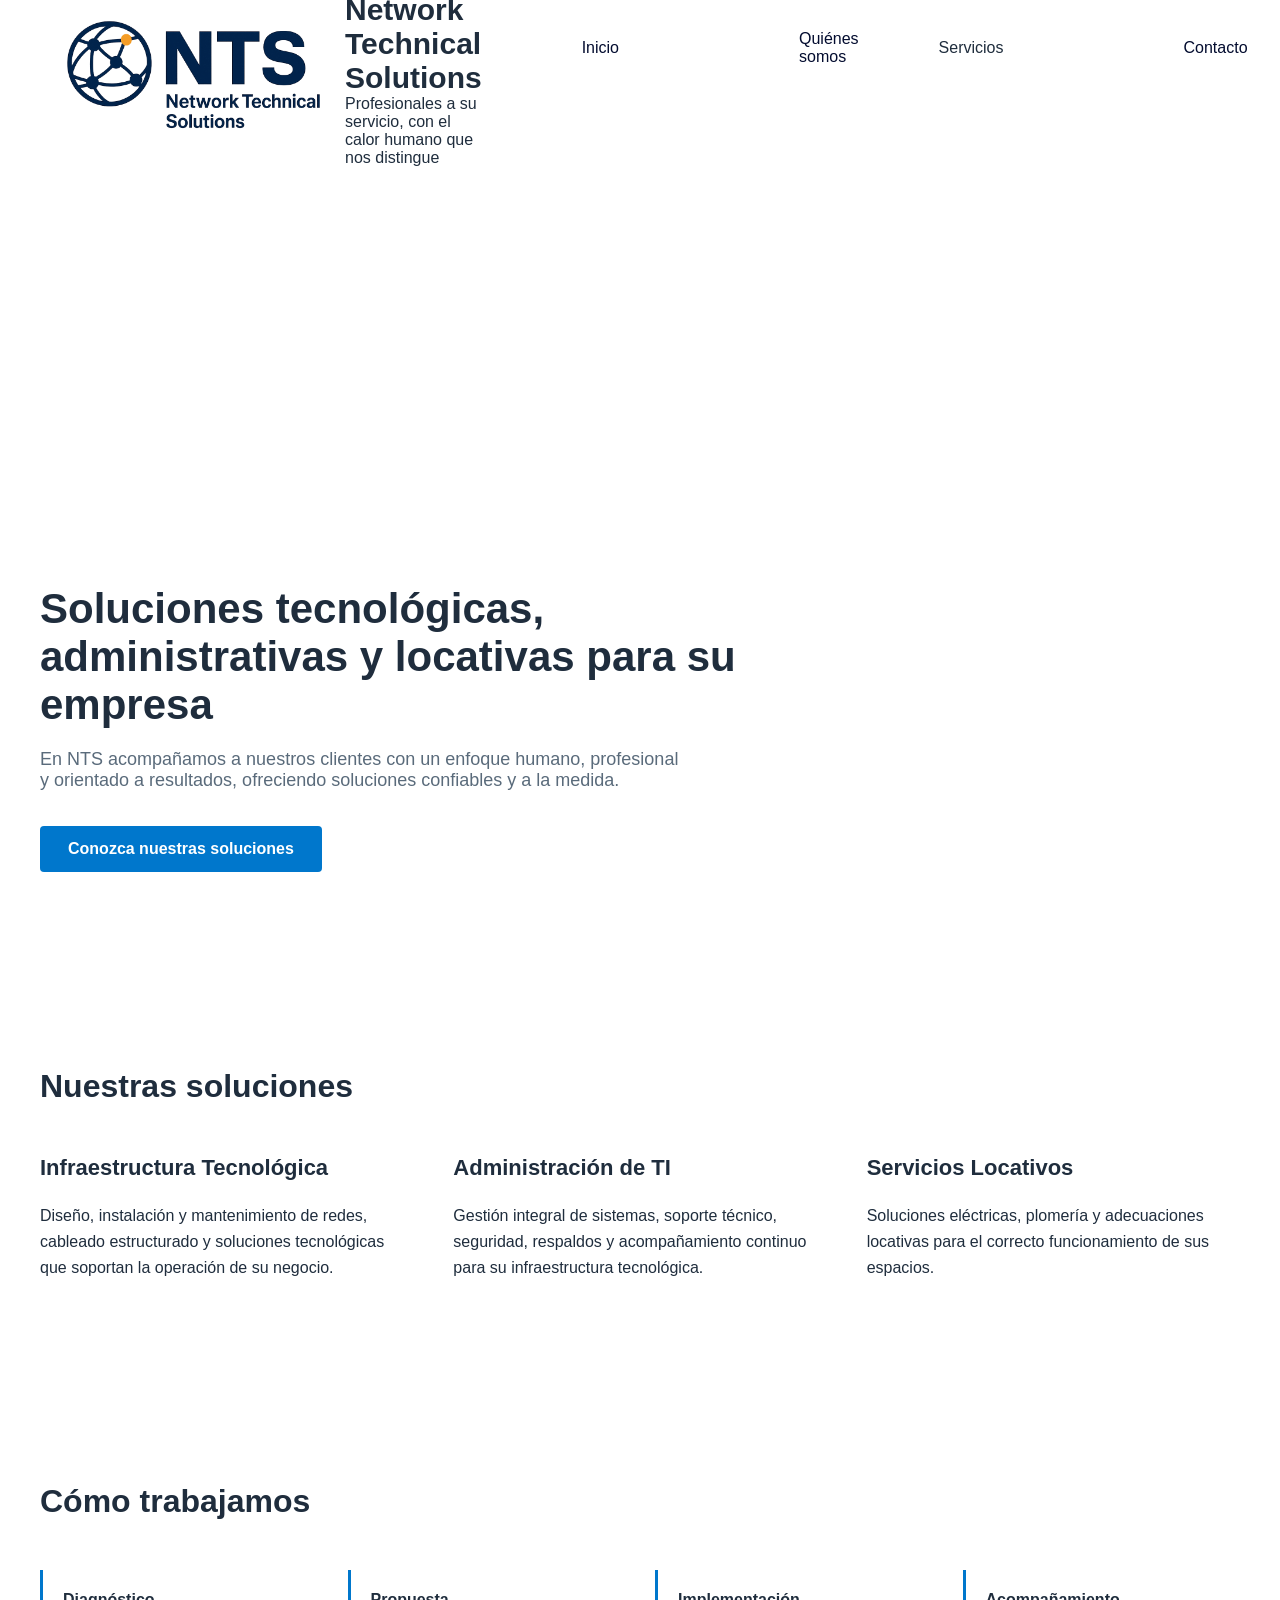
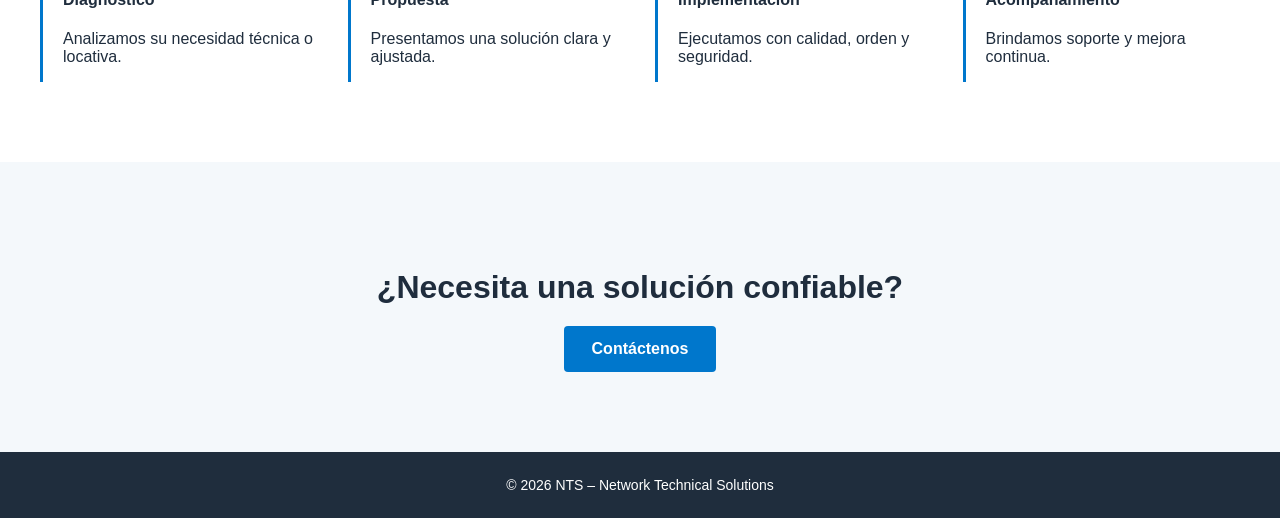
==== index.html @ caf496a4 "Primer commit sitio web NTS" ====
<!DOCTYPE html>
<html lang="es">
<head>
    <meta charset="UTF-8">
    <title>NTS – Network Technical Solutions</title>
    <meta name="viewport" content="width=device-width, initial-scale=1.0">

    <!-- CSS externo -->
    <link rel="stylesheet" href="css/style.css">
</head>

<body>

    <!-- HEADER -->
    <header>
        <div class="logo">
            <img src="img/logo-nts.png" alt="Logo NTS">
            <div class="logo-text">
                <h1>Network Technical Solutions</h1>
                <p>Profesionales a su servicio, con el calor humano que nos distingue</p>
            </div>
        </div>

        <nav class="main-nav">
    <a href="index.html">Inicio</a>
    <a href="quienes-somos.html">Quiénes somos</a>

    <div class="dropdown">
    <input type="checkbox" id="menu-servicios">
    <label for="menu-servicios">Servicios</label>

    <div class="dropdown-content">
        <a href="servicios-infraestructura.html">Infraestructura Tecnológica</a>
        <a href="servicios-seguridad-electronica.html">Seguridad Electrónica</a>
        <a href="servicios-administracion-ti.html">Administración de TI</a>
        <a href="servicios-locativos.html">Servicios Locativos</a>
    </div>
</div>

    <a href="contacto.html">Contacto</a>
<nav class="main-nav">
    </header>

    <!-- HERO -->
    <section class="hero">
        <h2>Soluciones tecnológicas, administrativas y locativas para su empresa</h2>
        <p>
            En NTS acompañamos a nuestros clientes con un enfoque humano, profesional
            y orientado a resultados, ofreciendo soluciones confiables y a la medida.
        </p>
        <a href="servicios-infraestructura.html" class="btn">Conozca nuestras soluciones</a>
    </section>

    <!-- SERVICIOS -->
    <section>
        <h2 class="section-title">Nuestras soluciones</h2>

        <div class="services">
            <div class="service-box">
                <h3>Infraestructura Tecnológica</h3>
                <p>
                    Diseño, instalación y mantenimiento de redes, cableado estructurado
                    y soluciones tecnológicas que soportan la operación de su negocio.
                </p>
            </div>

            <div class="service-box">
                <h3>Administración de TI</h3>
                <p>
                    Gestión integral de sistemas, soporte técnico, seguridad,
                    respaldos y acompañamiento continuo para su infraestructura tecnológica.
                </p>
            </div>

            <div class="service-box">
                <h3>Servicios Locativos</h3>
                <p>
                    Soluciones eléctricas, plomería y adecuaciones locativas
                    para el correcto funcionamiento de sus espacios.
                </p>
            </div>
        </div>
    </section>

    <!-- PROCESO -->
    <section>
        <h2 class="section-title">Cómo trabajamos</h2>

        <div class="process">
            <div class="process-step">
                <h4>Diagnóstico</h4>
                <p>Analizamos su necesidad técnica o locativa.</p>
            </div>

            <div class="process-step">
                <h4>Propuesta</h4>
                <p>Presentamos una solución clara y ajustada.</p>
            </div>

            <div class="process-step">
                <h4>Implementación</h4>
                <p>Ejecutamos con calidad, orden y seguridad.</p>
            </div>

            <div class="process-step">
                <h4>Acompañamiento</h4>
                <p>Brindamos soporte y mejora continua.</p>
            </div>
        </div>
    </section>

    <!-- CTA -->
    <section class="cta">
        <h2>¿Necesita una solución confiable?</h2>
        <a href="contacto.html" class="btn">Contáctenos</a>
    </section>

    <!-- FOOTER -->
    <footer>
        © 2026 NTS – Network Technical Solutions
    </footer>

</body>
</html>
---- css/style.css ----
/* =====================
   ESTILOS GENERALES
===================== */
body {
    margin: 0;
    font-family: Arial, Helvetica, sans-serif;
    color: #1f2d3d;
    background-color: #ffffff;
}

/* =====================
   HEADER
===================== */
header {
    position: relative;
    display: flex;
    align-items: flex-start;
    justify-content: space-between;
    padding: 30px 40px;

    min-height: 400px;

    background-size: contain;
    background-position: center 150px;
    background-repeat: no-repeat;

    animation: slider 25s infinite;
}

/* Animación */
@keyframes slider {
    0% {
        background-image: url("../img/foto-corporativa-2.png");
    }
    25% {
        background-image: url("../img/cableado.png");
    }
    50% {
        background-image: url("../img/seguridad.png");
    }
    75% {
        background-image: url("../img/infraestructura.png");
    }
    100% {
        background-image: url("../img/servicios-locativos.png");
    }
}
/* Asegura que el contenido esté sobre el overlay */
header * {
    position: center;
    z-index: 1;
}


/* =====================
   LOGO Y TEXTO
===================== */
.logo {
    display: flex;
    align-items: center;
    gap: 5px;
    margin-top: -100px; /* ⬅ SUBE EL LOGO */
}

.logo img {
    height: 300px;
}

.logo-text h1 {
    margin: 0;
    font-size: 30px;
    color: #1f2d3d;
}

.logo-text p {
    margin: 0;
    font-size: 16px;
    color: #1f2d3d;
}

/* =====================
   MENÚ
===================== */
.main-nav {
    display: flex;
    align-items: center;
    gap: 80px; /* ⬅ separación IGUAL para todos */
}
nav a {
    margin-left: 100px;
    text-decoration: none;
    color: #030c2f;
    font-weight: 500;
}

nav a:hover {
    color: #ffe4cf;
}

/* =====================
   HERO
===================== */
.hero {
    padding: 90px 40px;
    max-width: 1200px;
    margin: auto;
}

.hero h2 {
    font-size: 42px;
    max-width: 800px;
    margin-bottom: 20px;
}

.hero p {
    font-size: 18px;
    max-width: 650px;
    color: #5a6b7b;
    margin-bottom: 35px;
}

/* =====================
   BOTONES
===================== */
.btn {
    display: inline-block;
    padding: 14px 28px;
    background-color: #0077cc;
    color: #ffffff;
    text-decoration: none;
    border-radius: 4px;
    font-weight: bold;
}

.btn:hover {
    background-color: #005fa3;
}

/* =====================
   SECCIONES
===================== */
section {
    padding: 80px 40px;
    max-width: 1200px;
    margin: auto;
}

.section-title {
    font-size: 32px;
    margin-bottom: 50px;
}

/* =====================
   SERVICIOS
===================== */
.services {
    display: grid;
    grid-template-columns: repeat(auto-fit, minmax(280px, 1fr));
    gap: 40px;
}

.service-box h3 {
    margin-top: 0;
    font-size: 22px;
}

.service-box p {
    color: #1f2d3d;
    line-height: 1.6;
}

/* =====================
   PROCESO
===================== */
.process {
    display: grid;
    grid-template-columns: repeat(auto-fit, minmax(220px, 1fr));
    gap: 30px;
}

.process-step {
    border-left: 3px solid #0077cc;
    padding-left: 20px;
}

/* =====================
   CTA
===================== */
.cta {
    background-color: #f4f8fb;
    text-align: center;
    padding: 80px 40px;
}

.cta h2 {
    font-size: 32px;
    margin-bottom: 20px;
}

/* =====================
   FOOTER
===================== */
footer {
    background-color: #1f2d3d;
    color: #ffffff;
    text-align: center;
    padding: 25px;
    font-size: 14px;
}

/* =====================
   RESPONSIVE (MÓVIL)
===================== */
@media (max-width: 768px) {

    header {
        flex-direction: column;
        align-items: flex-start;
        gap: 20px;
    }

    nav a {
        margin-left: 0;
        margin-right: 15px;
    }

    .hero h2 {
        font-size: 32px;
    }

    section {
        padding: 60px 25px;
    }
}
/* =====================
   MENÚ DESPLEGABLE POR CLIC
===================== */

.dropdown {
    position: relative;
    display: inline-block;
}

/* Ocultar checkbox */
.dropdown input {
    display: none;
}

/* Estilo del botón Servicios */
.dropdown label {
    color: #1f2d3d;
    cursor: pointer;
    font-weight: 500;
}

/* Menú oculto */
.dropdown-content {
    display: none;
    position: absolute;
    top: 35px;
    right: 0;
    background-color: #ffffff;
    min-width: 260px;
    box-shadow: 0 8px 20px rgba(0,0,0,0.15);
    border-radius: 6px;
    overflow: hidden;
    z-index: 2000;
}

/* Mostrar menú al hacer clic */
.dropdown input:checked + label + .dropdown-content {
    display: block;
}

/* Links */
.dropdown-content a {
    display: block;
    padding: 12px 18px;
    color: #1f2d3d;
    text-decoration: none;
    font-size: 15px;
}

.dropdown-content a:hover {
    background-color: #f2f6fa;
}
/* =========================
   FORMULARIO DE CONTACTO
========================= */

.contact-form {
    display: flex;
    flex-direction: column;
    gap: 15px;
}

.contact-form input,
.contact-form textarea {
    width: 100%;
    padding: 14px 16px;
    border-radius: 8px;
    border: 1px solid #d0d7de;
    font-size: 15px;
    font-family: inherit;
    background-color: #f9fbfd;
    transition: all 0.3s ease;
}

.contact-form input:focus,
.contact-form textarea:focus {
    outline: none;
    border-color: #3fa9f5;
    background-color: #ffffff;
    box-shadow: 0 0 0 3px rgba(63,169,245,0.15);
}

.contact-form textarea {
    resize: none;
}

.contact-form .btn {
    align-self: flex-start;
    padding: 12px 30px;
    font-size: 15px;
    border-radius: 30px;
    margin-top: 10px;
    cursor: pointer;
}
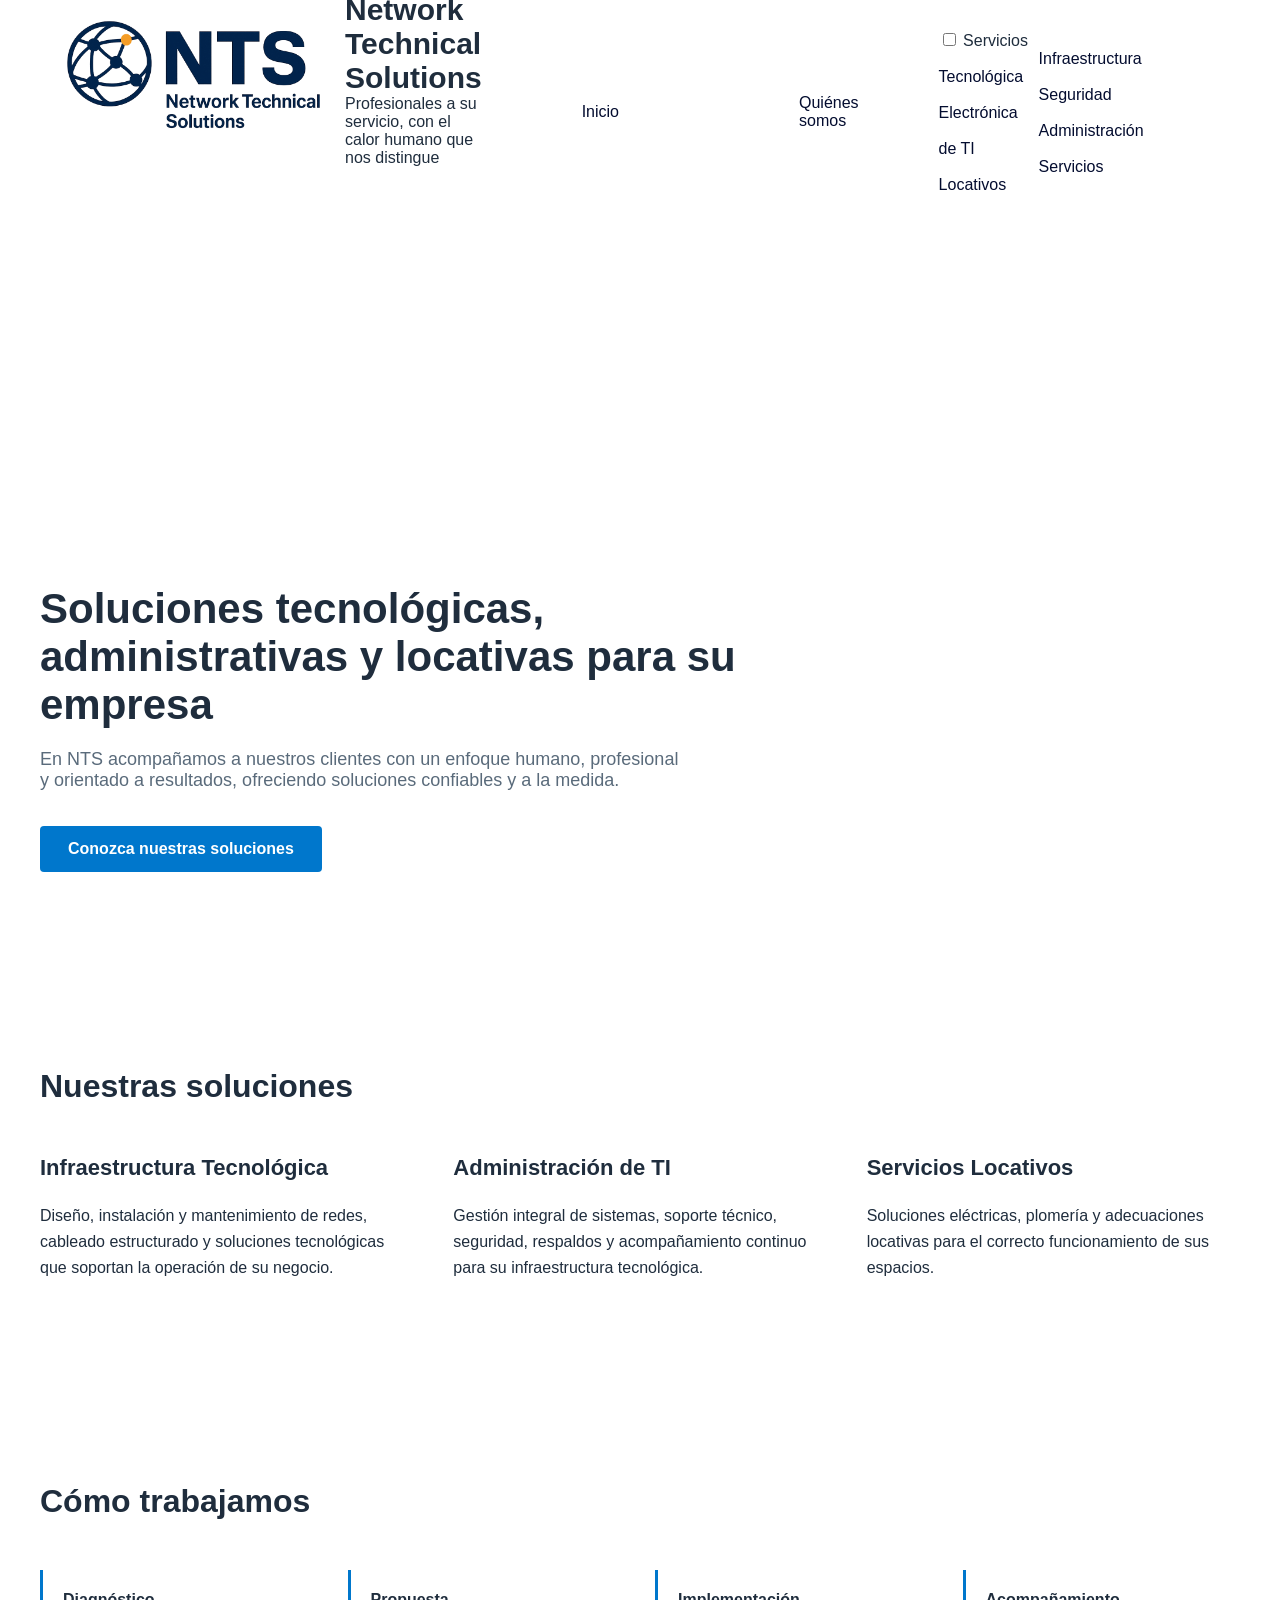
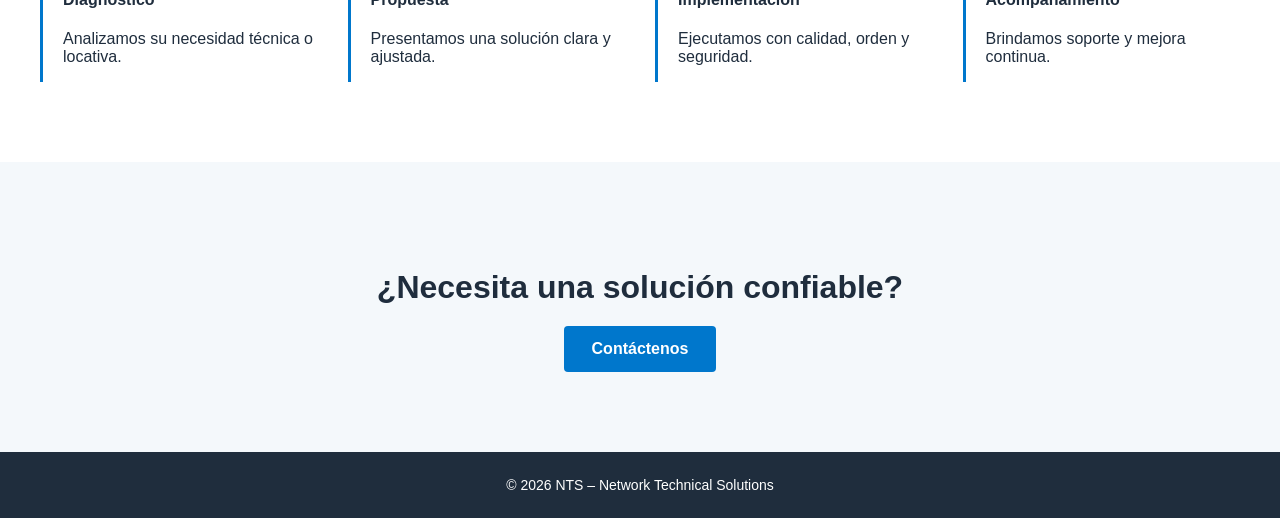
==== commit 0e793fa5: "Update index.html" ====
--- a/css/style.css
+++ b/css/style.css
@@ -29,10 +29,10 @@
 
 /* Animación */
 @keyframes slider {
-    0% {
+    10% {
         background-image: url("../img/foto-corporativa-2.png");
     }
-    25% {
+    15% {
         background-image: url("../img/cableado.png");
     }
     50% {
@@ -207,122 +207,3 @@
     padding: 25px;
     font-size: 14px;
 }
-
-/* =====================
-   RESPONSIVE (MÓVIL)
-===================== */
-@media (max-width: 768px) {
-
-    header {
-        flex-direction: column;
-        align-items: flex-start;
-        gap: 20px;
-    }
-
-    nav a {
-        margin-left: 0;
-        margin-right: 15px;
-    }
-
-    .hero h2 {
-        font-size: 32px;
-    }
-
-    section {
-        padding: 60px 25px;
-    }
-}
-/* =====================
-   MENÚ DESPLEGABLE POR CLIC
-===================== */
-
-.dropdown {
-    position: relative;
-    display: inline-block;
-}
-
-/* Ocultar checkbox */
-.dropdown input {
-    display: none;
-}
-
-/* Estilo del botón Servicios */
-.dropdown label {
-    color: #1f2d3d;
-    cursor: pointer;
-    font-weight: 500;
-}
-
-/* Menú oculto */
-.dropdown-content {
-    display: none;
-    position: absolute;
-    top: 35px;
-    right: 0;
-    background-color: #ffffff;
-    min-width: 260px;
-    box-shadow: 0 8px 20px rgba(0,0,0,0.15);
-    border-radius: 6px;
-    overflow: hidden;
-    z-index: 2000;
-}
-
-/* Mostrar menú al hacer clic */
-.dropdown input:checked + label + .dropdown-content {
-    display: block;
-}
-
-/* Links */
-.dropdown-content a {
-    display: block;
-    padding: 12px 18px;
-    color: #1f2d3d;
-    text-decoration: none;
-    font-size: 15px;
-}
-
-.dropdown-content a:hover {
-    background-color: #f2f6fa;
-}
-/* =========================
-   FORMULARIO DE CONTACTO
-========================= */
-
-.contact-form {
-    display: flex;
-    flex-direction: column;
-    gap: 15px;
-}
-
-.contact-form input,
-.contact-form textarea {
-    width: 100%;
-    padding: 14px 16px;
-    border-radius: 8px;
-    border: 1px solid #d0d7de;
-    font-size: 15px;
-    font-family: inherit;
-    background-color: #f9fbfd;
-    transition: all 0.3s ease;
-}
-
-.contact-form input:focus,
-.contact-form textarea:focus {
-    outline: none;
-    border-color: #3fa9f5;
-    background-color: #ffffff;
-    box-shadow: 0 0 0 3px rgba(63,169,245,0.15);
-}
-
-.contact-form textarea {
-    resize: none;
-}
-
-.contact-form .btn {
-    align-self: flex-start;
-    padding: 12px 30px;
-    font-size: 15px;
-    border-radius: 30px;
-    margin-top: 10px;
-    cursor: pointer;
-}
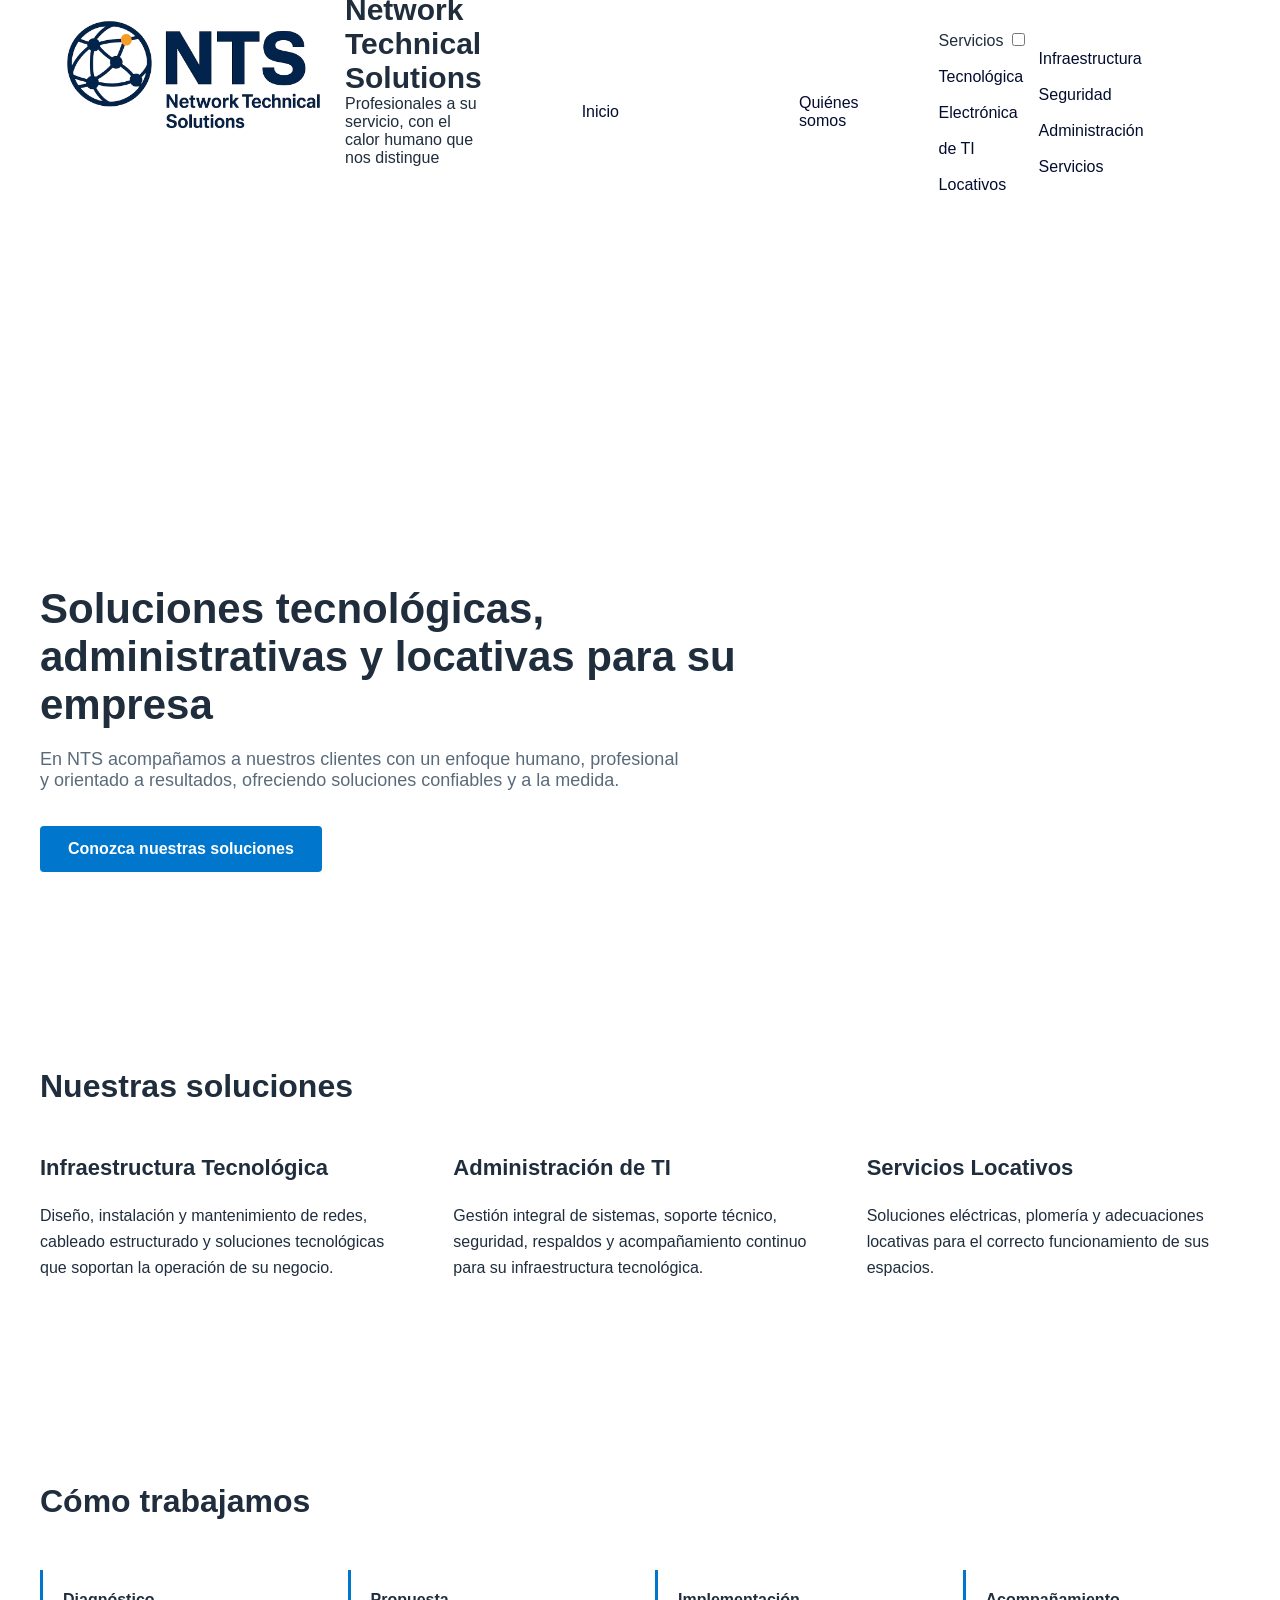
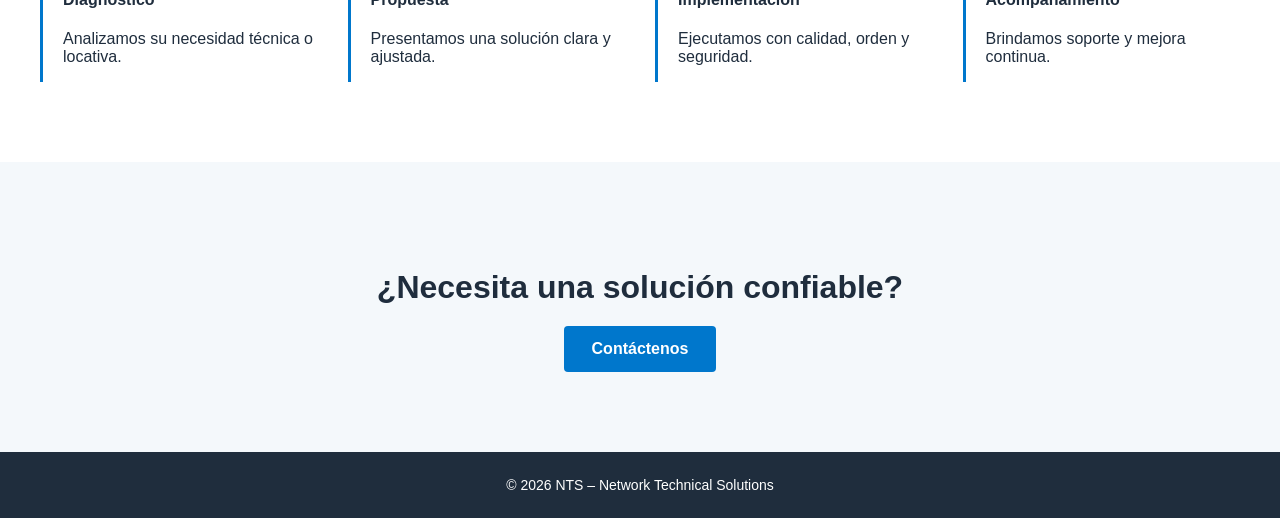
==== commit f707e412: "Update index.html" ====
--- a/index.html
+++ b/index.html
@@ -12,34 +12,48 @@
 <body>
 
     <!-- HEADER -->
-    <header>
-        <div class="logo">
-            <img src="img/logo-nts.png" alt="Logo NTS">
-            <div class="logo-text">
-                <h1>Network Technical Solutions</h1>
-                <p>Profesionales a su servicio, con el calor humano que nos distingue</p>
-            </div>
-        </div>
+   <header>
 
-        <nav class="main-nav">
-    <a href="index.html">Inicio</a>
-    <a href="quienes-somos.html">Quiénes somos</a>
+<div class="logo">
+<img src="img/logo-nts.png" alt="Logo NTS">
 
-    <div class="dropdown">
-    <input type="checkbox" id="menu-servicios">
-    <label for="menu-servicios">Servicios</label>
-
-    <div class="dropdown-content">
-        <a href="servicios-infraestructura.html">Infraestructura Tecnológica</a>
-        <a href="servicios-seguridad-electronica.html">Seguridad Electrónica</a>
-        <a href="servicios-administracion-ti.html">Administración de TI</a>
-        <a href="servicios-locativos.html">Servicios Locativos</a>
-    </div>
+<div class="logo-text">
+<h1>Network Technical Solutions</h1>
+<p>Profesionales a su servicio, con el calor humano que nos distingue</p>
+</div>
 </div>
 
-    <a href="contacto.html">Contacto</a>
 <nav class="main-nav">
-    </header>
+
+<a href="index.html">Inicio</a>
+
+<a href="quienes-somos.html">Quiénes somos</a>
+
+<div class="dropdown">
+
+<label for="menu-servicios">Servicios</label>
+
+<input type="checkbox" id="menu-servicios">
+
+<div class="dropdown-content">
+
+<a href="servicios-infraestructura.html">Infraestructura Tecnológica</a>
+
+<a href="servicios-seguridad-electronica.html">Seguridad Electrónica</a>
+
+<a href="servicios-administracion-ti.html">Administración de TI</a>
+
+<a href="servicios-locativos.html">Servicios Locativos</a>
+
+</div>
+
+</div>
+
+<a href="contacto.html">Contacto</a>
+
+</nav>
+
+</header>
 
     <!-- HERO -->
     <section class="hero">
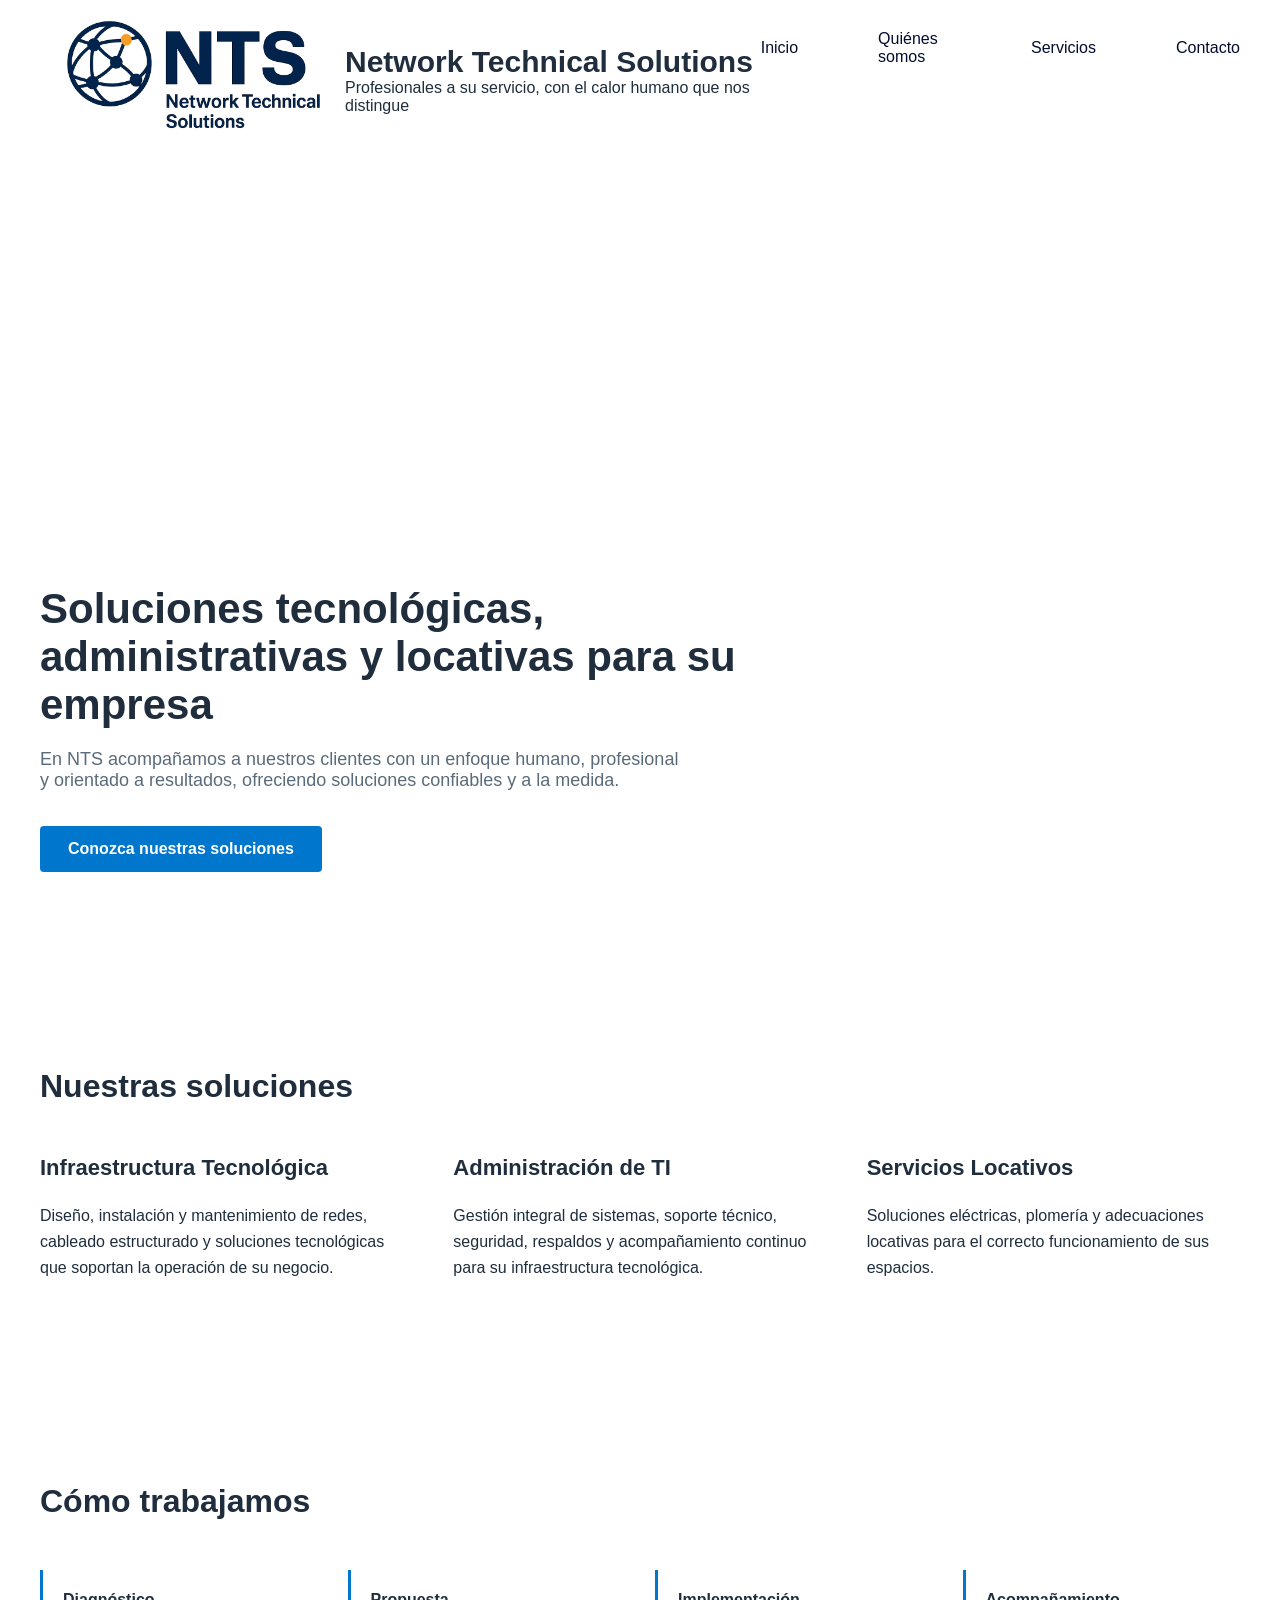
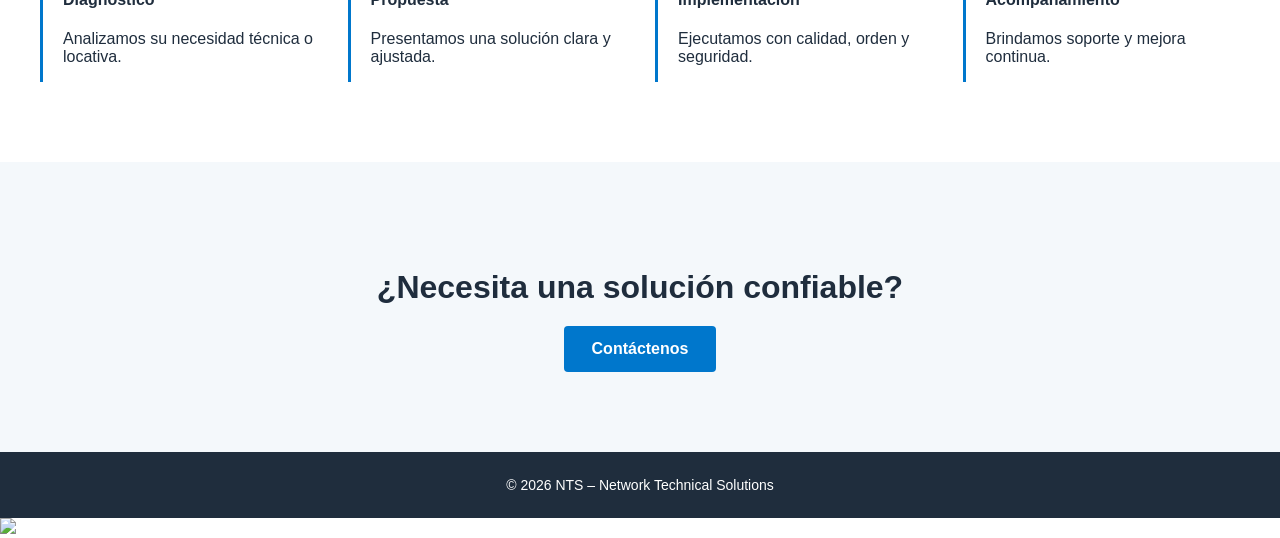
==== commit 3884ecbf: "Update index.html" ====
--- a/index.html
+++ b/index.html
@@ -134,5 +134,14 @@
         © 2026 NTS – Network Technical Solutions
     </footer>
 
+    <!-- BOTÓN DE WHATSAPP (AGREGAR AQUÍ) -->
+    <a href="https://wa.me/573209165739?text=Hola,%20quiero%20información%20sobre%20los%20servicios%20de%20NTS" 
+       class="whatsapp" 
+       target="_blank">
+       <img src="https://cdn-icons-png.flaticon.com/512/733/733585.png" width="35">
+    </a>
+    <!-- FIN BOTÓN WHATSAPP -->
+
 </body>
 </html>
+
--- a/css/style.css
+++ b/css/style.css
@@ -47,7 +47,7 @@
 }
 /* Asegura que el contenido esté sobre el overlay */
 header * {
-    position: center;
+    position: relative;
     z-index: 1;
 }
 
@@ -87,7 +87,6 @@
     gap: 80px; /* ⬅ separación IGUAL para todos */
 }
 nav a {
-    margin-left: 100px;
     text-decoration: none;
     color: #030c2f;
     font-weight: 500;
@@ -207,3 +206,56 @@
     padding: 25px;
     font-size: 14px;
 }
+
+/* =====================
+   MENÚ DESPLEGABLE
+===================== */
+
+.dropdown{
+position:relative;
+display:inline-block;
+}
+
+/* ocultar checkbox */
+.dropdown input{
+display:none;
+}
+
+/* estilo del botón servicios */
+.dropdown label{
+color:#030c2f;
+font-weight:500;
+cursor:pointer;
+}
+
+/* menú oculto */
+.dropdown-content{
+display:none;
+position:absolute;
+top:35px;
+left:0;
+background:#ffffff;
+min-width:260px;
+box-shadow:0 8px 20px rgba(0,0,0,0.15);
+border-radius:6px;
+overflow:hidden;
+z-index:1000;
+}
+
+/* links */
+.dropdown-content a{
+display:block;
+padding:12px 18px;
+color:#1f2d3d;
+text-decoration:none;
+font-size:15px;
+}
+
+.dropdown-content a:hover{
+background:#f2f6fa;
+}
+
+/* mostrar menú */
+#menu-servicios:checked + .dropdown-content{
+display:block;
+}
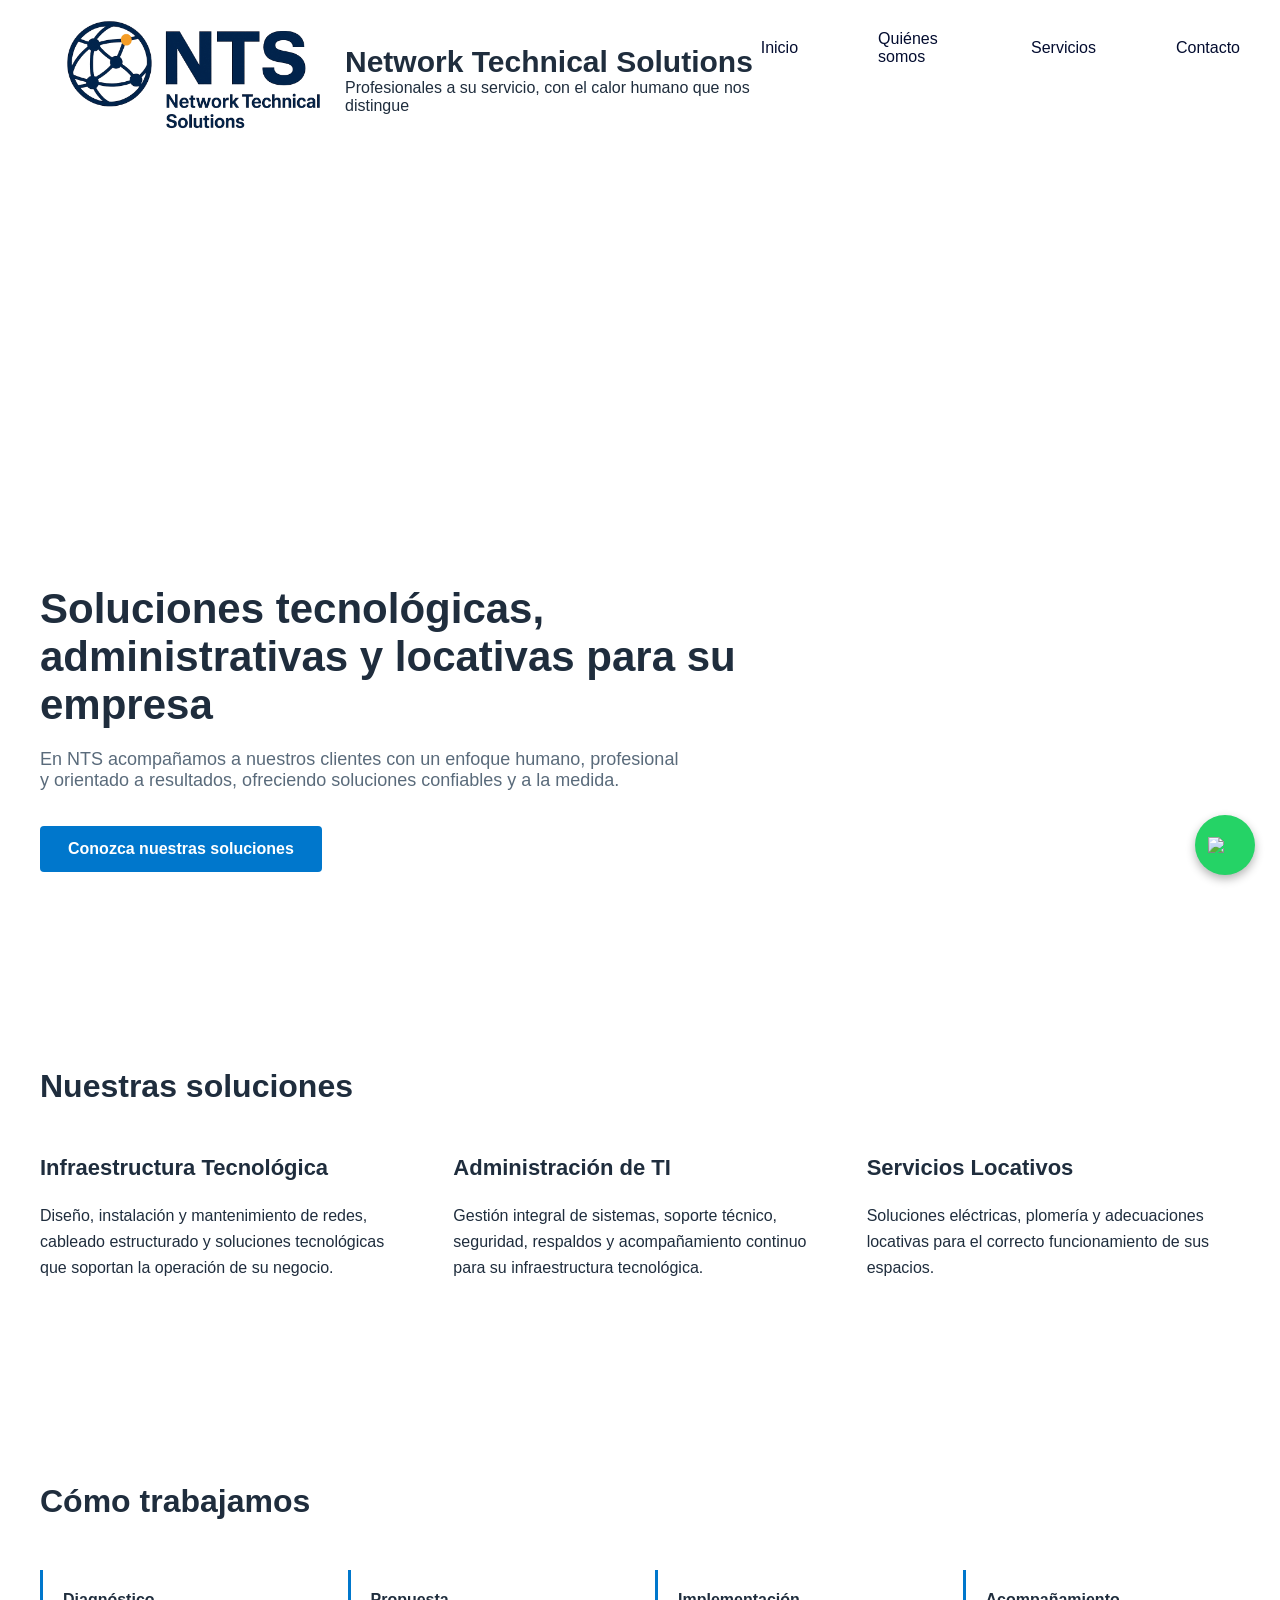
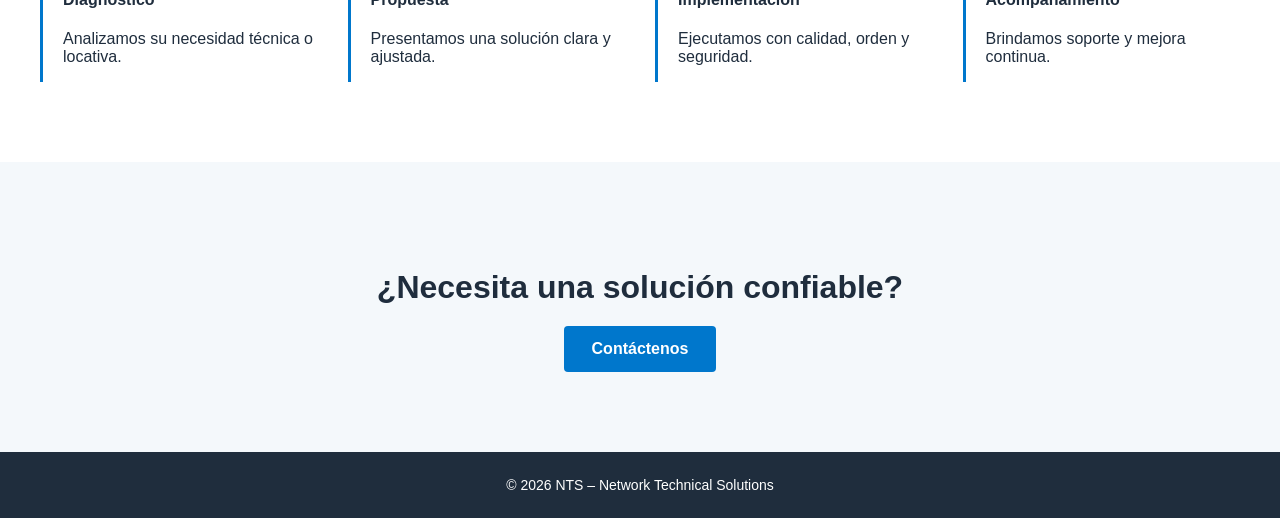
==== commit 389d4828: "Update index.html" ====
--- a/index.html
+++ b/index.html
@@ -4,6 +4,18 @@
     <meta charset="UTF-8">
     <title>NTS – Network Technical Solutions</title>
     <meta name="viewport" content="width=device-width, initial-scale=1.0">
+     
+    <!-- GOOGLE ANALYTICS -->
+    <span style="color:green;">
+    <!-- Google tag (gtag.js) -->
+    <script async src="https://www.googletagmanager.com/gtag/js?id=G-2E76ZJ5862"></script>
+    <script>
+      window.dataLayer = window.dataLayer || [];
+      function gtag(){dataLayer.push(arguments);}
+      gtag('js', new Date());
+      gtag('config', 'G-2E76ZJ5862');
+    </script>
+    </span>
 
     <!-- CSS externo -->
     <link rel="stylesheet" href="css/style.css">
--- a/css/style.css
+++ b/css/style.css
@@ -254,8 +254,75 @@
 .dropdown-content a:hover{
 background:#f2f6fa;
 }
+.whatsapp{
+position:fixed;
+bottom:25px;
+right:25px;
+background:#25D366;
+width:60px;
+height:60px;
+border-radius:50%;
+display:flex;
+align-items:center;
+justify-content:center;
+box-shadow:0 4px 10px rgba(0,0,0,0.3);
+z-index:1000;
+}
+
+.whatsapp img{
+width:35px;
+}
 
 /* mostrar menú */
 #menu-servicios:checked + .dropdown-content{
 display:block;
 }
+.dropdown:hover .dropdown-content{
+display:block;
+}
+/* =====================
+   MODO CELULAR (AGREGAR)
+===================== */
+
+@media (max-width:768px){
+
+header{
+flex-direction:column;
+align-items:center;
+padding:20px;
+}
+
+.logo{
+flex-direction:column;
+margin-top:0;
+text-align:center;
+}
+
+.logo img{
+height:150px;
+}
+
+.main-nav{
+flex-direction:column;
+gap:15px;
+margin-top:20px;
+}
+
+.hero{
+padding:40px 20px;
+text-align:center;
+}
+
+.hero h2{
+font-size:28px;
+}
+
+.hero p{
+font-size:16px;
+}
+
+section{
+padding:50px 20px;
+}
+
+}
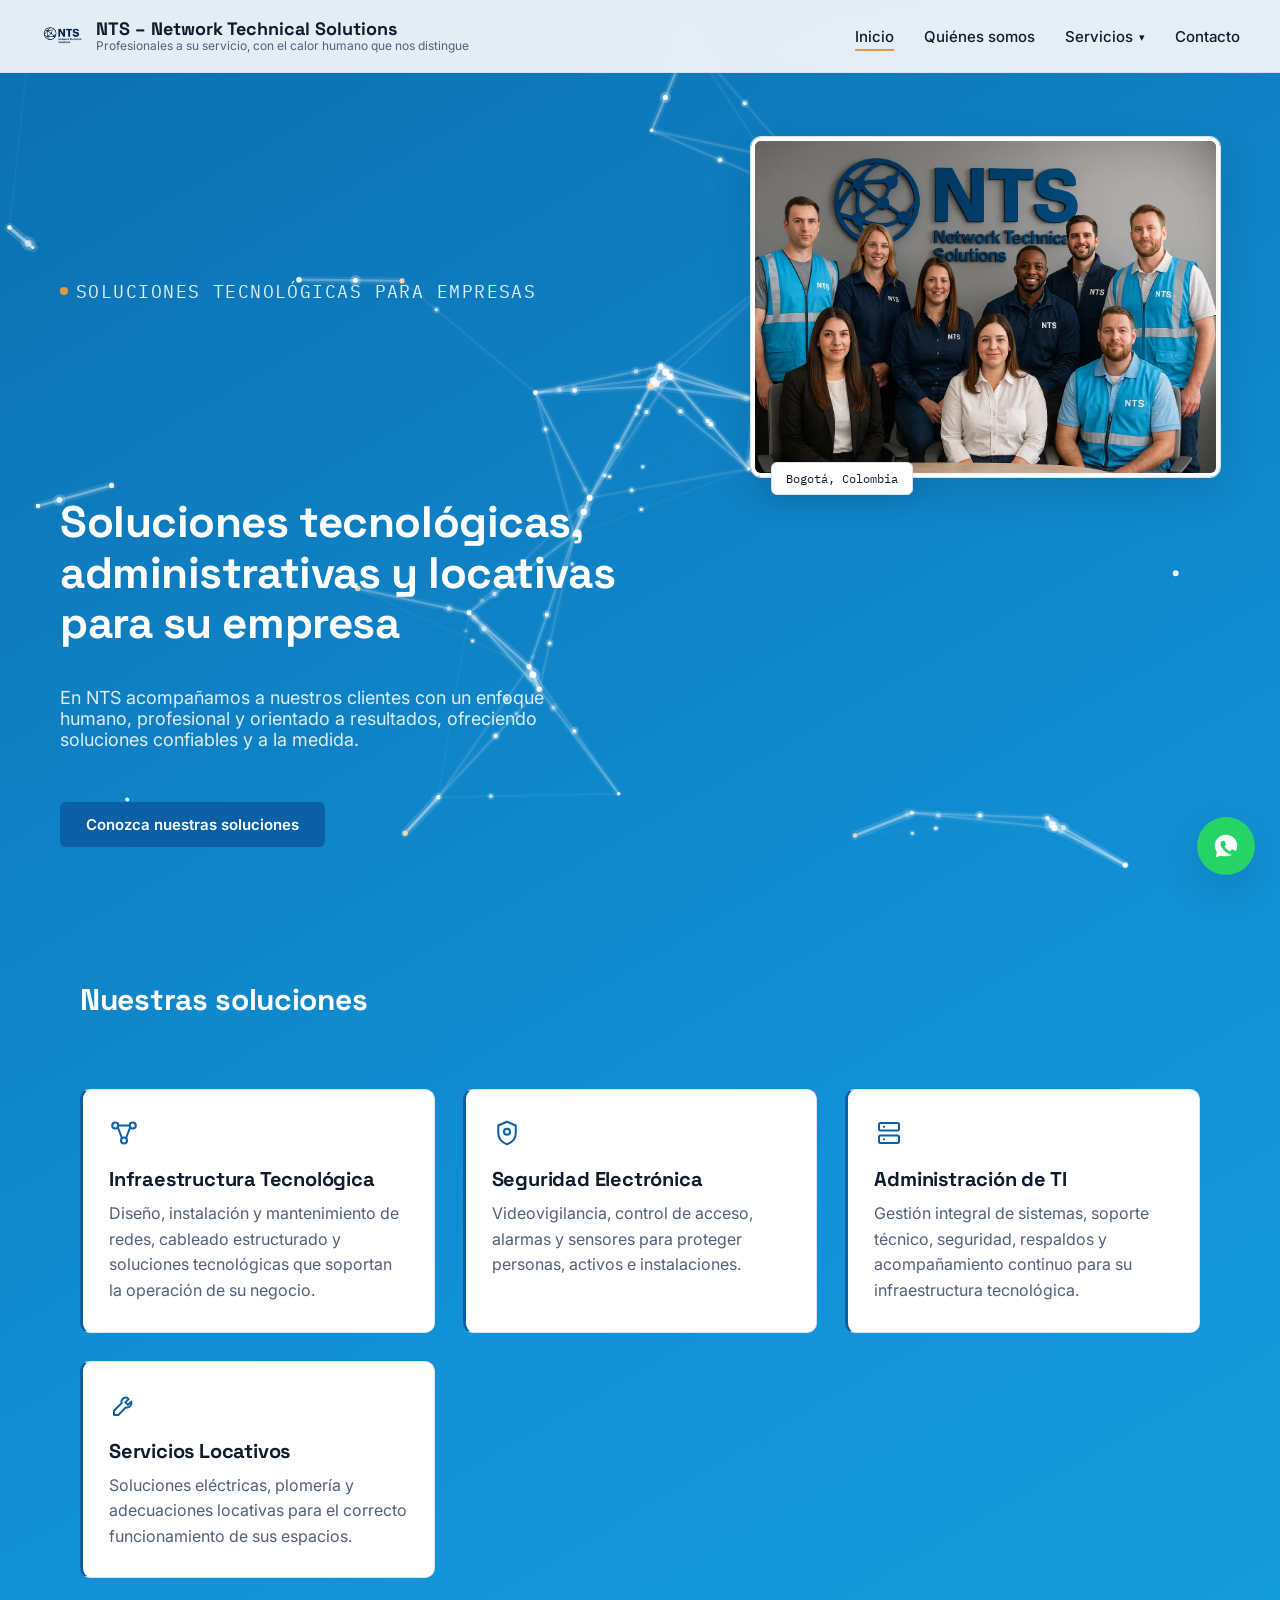
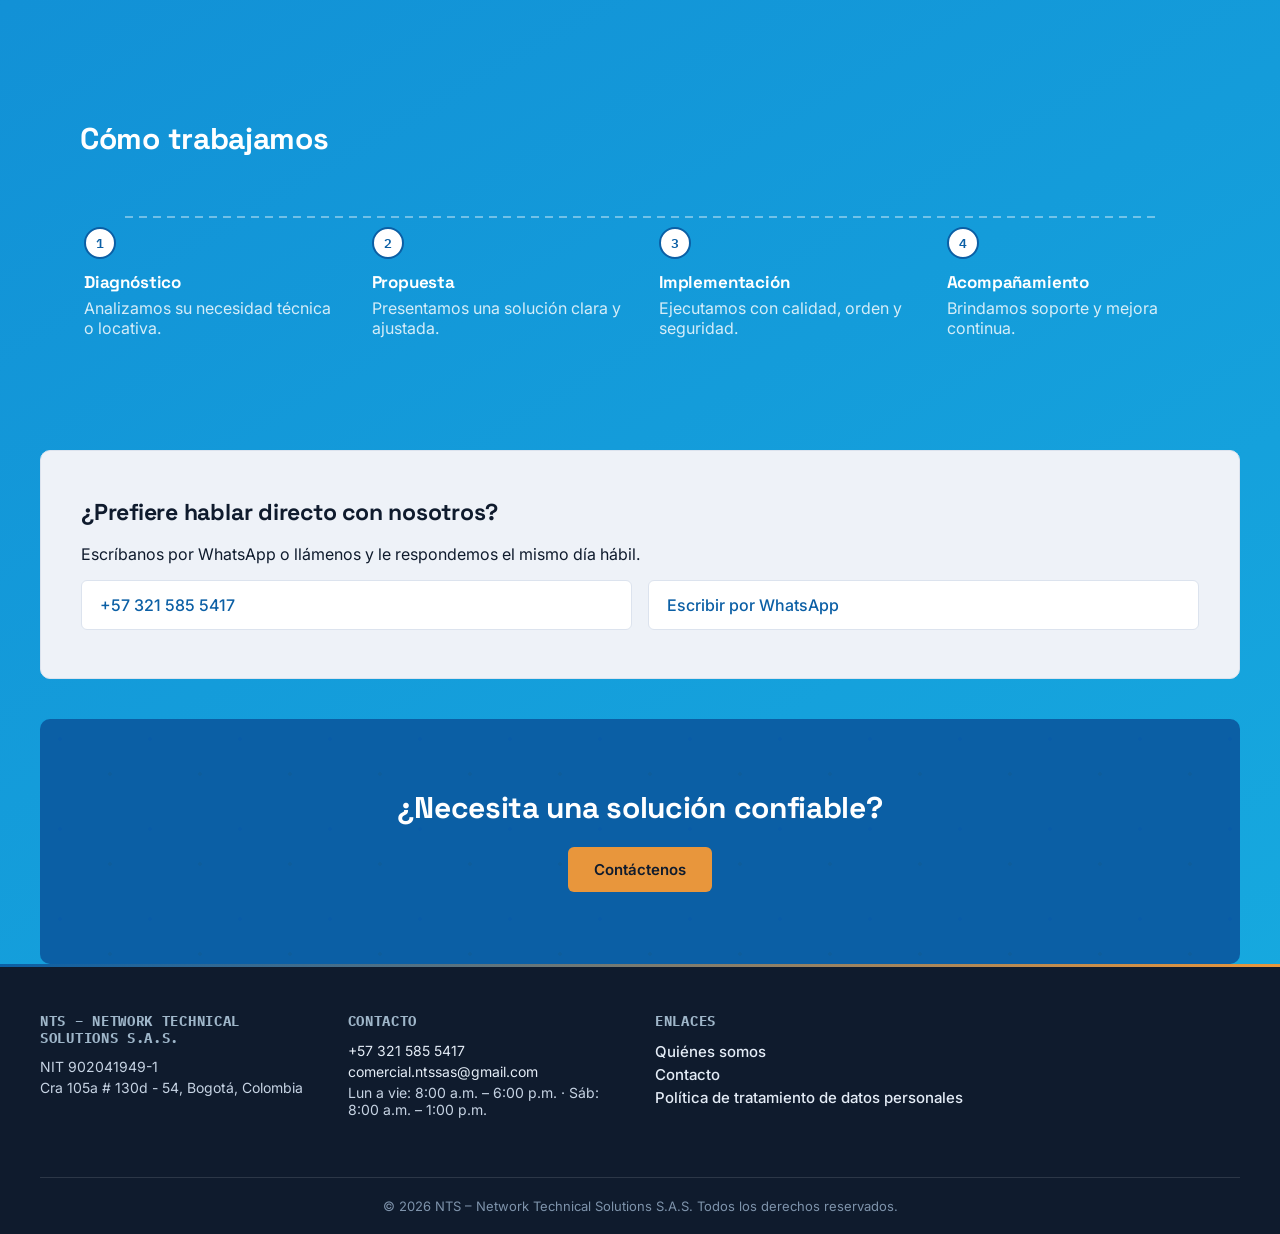
==== commit d70c5817: "Actualización sitio web V5" ====
--- a/index.html
+++ b/index.html
@@ -2,158 +2,248 @@
 <html lang="es">
 <head>
     <meta charset="UTF-8">
-    <title>NTS – Network Technical Solutions</title>
+    <title>NTS – Network Technical Solutions | Infraestructura, seguridad y TI</title>
     <meta name="viewport" content="width=device-width, initial-scale=1.0">
-     
-    <!-- GOOGLE ANALYTICS -->
-    <span style="color:green;">
-    <!-- Google tag (gtag.js) -->
-    <script async src="https://www.googletagmanager.com/gtag/js?id=G-2E76ZJ5862"></script>
-    <script>
-      window.dataLayer = window.dataLayer || [];
-      function gtag(){dataLayer.push(arguments);}
-      gtag('js', new Date());
-      gtag('config', 'G-2E76ZJ5862');
+    <meta name="description" content="Soluciones de infraestructura tecnológica, seguridad electrónica, administración de TI y servicios locativos para empresas en Colombia. Profesionales con calor humano.">
+    <link rel="canonical" href="https://ntssas.com/index.html">
+
+    <link rel="icon" href="img/favicon.ico" sizes="any">
+    <link rel="icon" type="image/png" sizes="32x32" href="img/favicon-32.png">
+    <link rel="apple-touch-icon" href="img/apple-touch-icon.png">
+
+    <!-- Open Graph -->
+    <meta property="og:type" content="website">
+    <meta property="og:title" content="NTS – Network Technical Solutions | Infraestructura, seguridad y TI">
+    <meta property="og:description" content="Soluciones de infraestructura tecnológica, seguridad electrónica, administración de TI y servicios locativos para empresas en Colombia. Profesionales con calor humano.">
+    <meta property="og:image" content="https://ntssas.com/img/og-image.webp">
+    <meta property="og:url" content="https://ntssas.com/index.html">
+    <meta property="og:locale" content="es_CO">
+    <meta property="og:site_name" content="NTS &ndash; Network Technical Solutions">
+
+    <!-- Twitter Card -->
+    <meta name="twitter:card" content="summary_large_image">
+    <meta name="twitter:title" content="NTS – Network Technical Solutions | Infraestructura, seguridad y TI">
+    <meta name="twitter:description" content="Soluciones de infraestructura tecnológica, seguridad electrónica, administración de TI y servicios locativos para empresas en Colombia. Profesionales con calor humano.">
+    <meta name="twitter:image" content="https://ntssas.com/img/og-image.webp">
+
+    <link rel="preconnect" href="https://fonts.googleapis.com">
+    <link rel="preconnect" href="https://fonts.gstatic.com" crossorigin>
+    <link href="https://fonts.googleapis.com/css2?family=Space+Grotesk:wght@500;600;700&family=Inter:wght@400;500;600&family=IBM+Plex+Mono:wght@500&display=swap" rel="stylesheet">
+
+    <link rel="stylesheet" href="css/styles.css">
+    <script src="js/analytics.js"></script>
+    <script type="application/ld+json">
+    {
+      "@context": "https://schema.org",
+      "@type": "LocalBusiness",
+      "name": "NTS \u2013 Network Technical Solutions S.A.S",
+      "image": "https://ntssas.com/img/og-image.webp",
+      "url": "https://ntssas.com/",
+      "telephone": "+57-320-916-5739",
+      "email": "comercial.ntssas@gmail.com",
+      "taxID": "902041949-1",
+      "priceRange": "$$",
+      "address": {
+        "@type": "PostalAddress",
+        "streetAddress": "Cra 105a # 130d - 54",
+        "addressLocality": "Bogot\u00e1",
+        "addressRegion": "Bogot\u00e1 D.C.",
+        "addressCountry": "CO"
+      },
+      "openingHoursSpecification": [
+        {
+          "@type": "OpeningHoursSpecification",
+          "dayOfWeek": ["Monday", "Tuesday", "Wednesday", "Thursday", "Friday"],
+          "opens": "08:00",
+          "closes": "18:00"
+        },
+        {
+          "@type": "OpeningHoursSpecification",
+          "dayOfWeek": ["Saturday"],
+          "opens": "08:00",
+          "closes": "13:00"
+        }
+      ],
+      "sameAs": []
+    }
     </script>
-    </span>
-
-    <!-- CSS externo -->
-    <link rel="stylesheet" href="css/style.css">
 </head>
 
 <body>
-
-    <!-- HEADER -->
-   <header>
-
-<div class="logo">
-<img src="img/logo-nts.png" alt="Logo NTS">
-
-<div class="logo-text">
-<h1>Network Technical Solutions</h1>
-<p>Profesionales a su servicio, con el calor humano que nos distingue</p>
-</div>
-</div>
-
-<nav class="main-nav">
-
-<a href="index.html">Inicio</a>
-
-<a href="quienes-somos.html">Quiénes somos</a>
-
-<div class="dropdown">
-
-<label for="menu-servicios">Servicios</label>
-
-<input type="checkbox" id="menu-servicios">
-
-<div class="dropdown-content">
-
-<a href="servicios-infraestructura.html">Infraestructura Tecnológica</a>
-
-<a href="servicios-seguridad-electronica.html">Seguridad Electrónica</a>
-
-<a href="servicios-administracion-ti.html">Administración de TI</a>
-
-<a href="servicios-locativos.html">Servicios Locativos</a>
-
-</div>
-
-</div>
-
-<a href="contacto.html">Contacto</a>
-
-</nav>
-
+<canvas id="fondo-red" aria-hidden="true"></canvas>
+
+<header>
+    <figure class="logo">
+        <img src="img/logo-nts.webp" alt="Logo NTS – Network Technical Solutions" width="220" height="220">
+        <figcaption class="logo-text">
+            <p class="brand-name">NTS &ndash; Network Technical Solutions</p>
+            <p>Profesionales a su servicio, con el calor humano que nos distingue</p>
+        </figcaption>
+    </figure>
+
+    <nav class="main-nav">
+    <ul>
+        <li><a href="index.html" aria-current="page">Inicio</a></li>
+        <li><a href="quienes-somos.html">Quiénes somos</a></li>
+            <li class="dropdown">
+            <button type="button" class="dropdown-toggle" aria-haspopup="true" aria-expanded="false" id="menu-servicios-btn">
+                Servicios <span class="chevron" aria-hidden="true">&#9662;</span>
+            </button>
+            <ul class="dropdown-content" role="menu" aria-labelledby="menu-servicios-btn">
+                    <li role="none"><a role="menuitem" href="servicios-infraestructura.html">Infraestructura Tecnológica</a></li>
+                    <li role="none"><a role="menuitem" href="servicios-seguridad-electronica.html">Seguridad Electrónica</a></li>
+                    <li role="none"><a role="menuitem" href="servicios-administracion-ti.html">Administración de TI</a></li>
+                    <li role="none"><a role="menuitem" href="servicios-locativos.html">Servicios Locativos</a></li>
+                </ul>
+        </li>
+        <li><a href="contacto.html">Contacto</a></li>
+    
+    </ul>
+    </nav>
 </header>
 
-    <!-- HERO -->
-    <section class="hero">
-        <h2>Soluciones tecnológicas, administrativas y locativas para su empresa</h2>
-        <p>
-            En NTS acompañamos a nuestros clientes con un enfoque humano, profesional
-            y orientado a resultados, ofreciendo soluciones confiables y a la medida.
-        </p>
-        <a href="servicios-infraestructura.html" class="btn">Conozca nuestras soluciones</a>
+<main>
+
+<!-- HERO -->
+<section class="hero">
+    <p class="eyebrow">Soluciones tecnológicas para empresas</p>
+    <h1>Soluciones tecnol&oacute;gicas, administrativas y locativas para su empresa</h1>
+    <p>
+        En NTS acompa&ntilde;amos a nuestros clientes con un enfoque humano, profesional
+        y orientado a resultados, ofreciendo soluciones confiables y a la medida.
+    </p>
+    <a href="servicios-infraestructura.html" class="btn">Conozca nuestras soluciones</a>
+
+    <figure class="hero-visual">
+        <img src="img/foto-corporativa-2.webp" alt="Equipo de NTS en oficina" width="1400" height="933" loading="eager" fetchpriority="high">
+        <figcaption>Bogotá, Colombia</figcaption>
+    </figure>
+</section>
+
+<!-- SERVICIOS -->
+<section class="services-grid">
+    <h2 class="section-title">Nuestras soluciones</h2>
+
+    <article class="service-box">
+            <svg class="service-icon" viewBox="0 0 24 24" fill="none" stroke="currentColor" stroke-width="1.6" stroke-linecap="round" stroke-linejoin="round" aria-hidden="true"><circle cx="5" cy="6" r="2.4"/><circle cx="19" cy="6" r="2.4"/><circle cx="12" cy="18" r="2.4"/><path d="M7 7.2 10.3 16M17 7.2 13.7 16M7.4 6h9.2"/></svg>
+            <h3>Infraestructura Tecnol&oacute;gica</h3>
+            <p>
+                Dise&ntilde;o, instalaci&oacute;n y mantenimiento de redes, cableado estructurado
+                y soluciones tecnol&oacute;gicas que soportan la operaci&oacute;n de su negocio.
+            </p>
+        </article>
+
+        <article class="service-box">
+            <svg class="service-icon" viewBox="0 0 24 24" fill="none" stroke="currentColor" stroke-width="1.6" stroke-linecap="round" stroke-linejoin="round" aria-hidden="true"><path d="M12 3l7 3v6c0 4.4-3 7.6-7 9-4-1.4-7-4.6-7-9V6l7-3z"/><circle cx="12" cy="11" r="2.4"/></svg>
+            <h3>Seguridad Electr&oacute;nica</h3>
+            <p>
+                Videovigilancia, control de acceso, alarmas y sensores para proteger
+                personas, activos e instalaciones.
+            </p>
+        </article>
+
+        <article class="service-box">
+            <svg class="service-icon" viewBox="0 0 24 24" fill="none" stroke="currentColor" stroke-width="1.6" stroke-linecap="round" stroke-linejoin="round" aria-hidden="true"><rect x="4" y="4" width="16" height="6" rx="1.2"/><rect x="4" y="14" width="16" height="6" rx="1.2"/><circle cx="8" cy="7" r="0.9" fill="currentColor" stroke="none"/><circle cx="8" cy="17" r="0.9" fill="currentColor" stroke="none"/></svg>
+            <h3>Administraci&oacute;n de TI</h3>
+            <p>
+                Gesti&oacute;n integral de sistemas, soporte t&eacute;cnico, seguridad,
+                respaldos y acompa&ntilde;amiento continuo para su infraestructura tecnol&oacute;gica.
+            </p>
+        </article>
+
+        <article class="service-box">
+            <svg class="service-icon" viewBox="0 0 24 24" fill="none" stroke="currentColor" stroke-width="1.6" stroke-linecap="round" stroke-linejoin="round" aria-hidden="true"><path d="M14.7 6.3a3.5 3.5 0 0 0-4.6 4.2L4 16.6V20h3.4l6.1-6.1a3.5 3.5 0 0 0 4.2-4.6l-2.6 2.6-2-2 2.6-2.6z"/></svg>
+            <h3>Servicios Locativos</h3>
+            <p>
+                Soluciones el&eacute;ctricas, plomer&iacute;a y adecuaciones locativas
+                para el correcto funcionamiento de sus espacios.
+            </p>
+        </article></section>
+
+<!-- PROCESO -->
+<section>
+    <h2 class="section-title">C&oacute;mo trabajamos</h2>
+
+    <ol class="process">
+    <li class="process-step">
+            <span class="step-number">1</span>
+            <h3>Diagn&oacute;stico</h3>
+            <p>Analizamos su necesidad t&eacute;cnica o locativa.</p>
+        </li>
+
+        <li class="process-step">
+            <span class="step-number">2</span>
+            <h3>Propuesta</h3>
+            <p>Presentamos una soluci&oacute;n clara y ajustada.</p>
+        </li>
+
+        <li class="process-step">
+            <span class="step-number">3</span>
+            <h3>Implementaci&oacute;n</h3>
+            <p>Ejecutamos con calidad, orden y seguridad.</p>
+        </li>
+
+        <li class="process-step">
+            <span class="step-number">4</span>
+            <h3>Acompa&ntilde;amiento</h3>
+            <p>Brindamos soporte y mejora continua.</p>
+        </li></ol>
+</section>
+
+<!-- CONTACTO RÁPIDO -->
+<aside aria-labelledby="contacto-rapido-titulo">
+    <h2 id="contacto-rapido-titulo" class="section-title">&iquest;Prefiere hablar directo con nosotros?</h2>
+    <p>Escr&iacute;banos por WhatsApp o ll&aacute;menos y le respondemos el mismo d&iacute;a h&aacute;bil.</p>
+    <ul class="quick-contact">
+        <li><a href="tel:+573215855417">+57 321 585 5417</a></li>
+        <li><a href="https://wa.me/573215855417?text=Hola%2C%20quiero%20informaci%C3%B3n%20sobre%20los%20servicios%20de%20NTS" target="_blank" rel="noopener noreferrer">Escribir por WhatsApp</a></li>
+    </ul>
+</aside>
+
+<!-- CTA -->
+<section class="cta">
+    <h2>&iquest;Necesita una soluci&oacute;n confiable?</h2>
+    <a href="contacto.html" class="btn btn--amber">Cont&aacute;ctenos</a>
+</section>
+
+</main>
+
+<footer>
+    <section>
+        <h3>NTS &ndash; Network Technical Solutions S.A.S.</h3>
+        <address>
+            <p>NIT 902041949-1</p>
+            <p>Cra 105a # 130d - 54, Bogot&aacute;, Colombia</p>
+        </address>
     </section>
-
-    <!-- SERVICIOS -->
     <section>
-        <h2 class="section-title">Nuestras soluciones</h2>
-
-        <div class="services">
-            <div class="service-box">
-                <h3>Infraestructura Tecnológica</h3>
-                <p>
-                    Diseño, instalación y mantenimiento de redes, cableado estructurado
-                    y soluciones tecnológicas que soportan la operación de su negocio.
-                </p>
-            </div>
-
-            <div class="service-box">
-                <h3>Administración de TI</h3>
-                <p>
-                    Gestión integral de sistemas, soporte técnico, seguridad,
-                    respaldos y acompañamiento continuo para su infraestructura tecnológica.
-                </p>
-            </div>
-
-            <div class="service-box">
-                <h3>Servicios Locativos</h3>
-                <p>
-                    Soluciones eléctricas, plomería y adecuaciones locativas
-                    para el correcto funcionamiento de sus espacios.
-                </p>
-            </div>
-        </div>
+        <h3>Contacto</h3>
+        <address>
+            <p><a href="tel:+573215855417">+57 321 585 5417</a></p>
+            <p><a href="mailto:comercial.ntssas@gmail.com">comercial.ntssas@gmail.com</a></p>
+            <p>Lun a vie: 8:00 a.m. &ndash; 6:00 p.m. &middot; S&aacute;b: 8:00 a.m. &ndash; 1:00 p.m.</p>
+        </address>
     </section>
-
-    <!-- PROCESO -->
-    <section>
-        <h2 class="section-title">Cómo trabajamos</h2>
-
-        <div class="process">
-            <div class="process-step">
-                <h4>Diagnóstico</h4>
-                <p>Analizamos su necesidad técnica o locativa.</p>
-            </div>
-
-            <div class="process-step">
-                <h4>Propuesta</h4>
-                <p>Presentamos una solución clara y ajustada.</p>
-            </div>
-
-            <div class="process-step">
-                <h4>Implementación</h4>
-                <p>Ejecutamos con calidad, orden y seguridad.</p>
-            </div>
-
-            <div class="process-step">
-                <h4>Acompañamiento</h4>
-                <p>Brindamos soporte y mejora continua.</p>
-            </div>
-        </div>
-    </section>
-
-    <!-- CTA -->
-    <section class="cta">
-        <h2>¿Necesita una solución confiable?</h2>
-        <a href="contacto.html" class="btn">Contáctenos</a>
-    </section>
-
-    <!-- FOOTER -->
-    <footer>
-        © 2026 NTS – Network Technical Solutions
-    </footer>
-
-    <!-- BOTÓN DE WHATSAPP (AGREGAR AQUÍ) -->
-    <a href="https://wa.me/573209165739?text=Hola,%20quiero%20información%20sobre%20los%20servicios%20de%20NTS" 
-       class="whatsapp" 
-       target="_blank">
-       <img src="https://cdn-icons-png.flaticon.com/512/733/733585.png" width="35">
-    </a>
-    <!-- FIN BOTÓN WHATSAPP -->
-
+    <nav aria-label="Enlaces del pie de p&aacute;gina">
+        <h3>Enlaces</h3>
+        <p><a href="quienes-somos.html">Qui&eacute;nes somos</a></p>
+        <p><a href="contacto.html">Contacto</a></p>
+        <p><a href="politica-tratamiento-datos.html">Pol&iacute;tica de tratamiento de datos personales</a></p>
+    </nav>
+    <p class="footer-bottom">
+        &copy; 2026 NTS &ndash; Network Technical Solutions S.A.S. Todos los derechos reservados.
+    </p>
+</footer>
+
+<a href="https://wa.me/573215855417?text=Hola%2C%20quiero%20informaci%C3%B3n%20sobre%20los%20servicios%20de%20NTS"
+   class="whatsapp"
+   target="_blank"
+   rel="noopener"
+   aria-label="Escribir por WhatsApp">
+    <img src="img/chat-icon.svg" width="32" height="32" alt="" aria-hidden="true">
+</a>
+
+<script src="js/fondo-red.js" defer></script>
+<script src="js/nav.js"></script>
 </body>
 </html>
-
--- a/css/styles.css
+++ b/css/styles.css
@@ -0,0 +1,985 @@
+/* =====================================================
+   NTS — Design tokens
+   Paleta clara y fría de "sala de control" con un
+   acento ámbar (luz de estado) usado con moderación.
+===================================================== */
+:root {
+    --color-fondo: #1291D6;
+    --color-superficie: #FFFFFF;
+    --color-texto: #0F1B2D;
+    --color-texto-suave: #52607A;
+    --color-primario: #0B5FA5;
+    --color-primario-oscuro: #084677;
+    --color-acento: #C46A00;       /* ámbar oscurecido para cumplir WCAG AA sobre blanco */
+    --color-acento-suave: #E8963C;
+    --color-tinta: #0F1B2D;        /* navy oscuro: footer, banda CTA alterna */
+    --color-borde: #DCE3EE;
+    --color-fondo-suave: #EEF2F8;
+    --color-exito: #1e7e34;
+    --color-error: #c0392b;
+
+    --fuente-display: 'Space Grotesk', 'Segoe UI', Arial, sans-serif;
+    --fuente-base: 'Inter', 'Segoe UI', Arial, sans-serif;
+    --fuente-mono: 'IBM Plex Mono', 'Courier New', monospace;
+
+    --radio-base: 10px;
+    --radio-chico: 6px;
+    --sombra-suave: 0 8px 24px rgba(15, 27, 45, 0.10);
+    --sombra-media: 0 16px 40px rgba(15, 27, 45, 0.14);
+
+    /* Motivo de firma: nodos de red conectados, como fondo repetible
+       de muy baja opacidad (dos tramas de puntos desfasadas). */
+    --patron-nodos: radial-gradient(circle at 20px 20px, rgba(11, 95, 165, 0.18) 1.6px, transparent 1.6px),
+        radial-gradient(circle at 70px 55px, rgba(196, 106, 0, 0.16) 1.6px, transparent 1.6px);
+}
+
+/* =====================
+   BASE
+===================== */
+* {
+    box-sizing: border-box;
+}
+
+body {
+    margin: 0;
+    font-family: var(--fuente-base);
+    color: var(--color-texto);
+    background-color: var(--color-fondo);
+    background-image: linear-gradient(150deg, #0B6FB0 0%, #1291D6 45%, #17ACE0 100%);
+    -webkit-font-smoothing: antialiased;
+    position: relative;
+    overflow-x: hidden;
+}
+
+/* =====================
+   FONDO DINÁMICO — red de fibra óptica
+   #fondo-red es un <canvas> fijo detrás de todo el contenido: nodos
+   blancos que flotan y se reacomodan todo el tiempo, conectados por
+   haces con brillo sobre los que viaja un pulso de luz, sobre el nuevo
+   azul vívido de marca. Las secciones con fondo propio (cta, footer,
+   tarjetas blancas) lo cubren sin problema.
+===================== */
+#fondo-red {
+    position: fixed;
+    inset: 0;
+    z-index: -1;
+    width: 100%;
+    height: 100%;
+    display: block;
+    pointer-events: none;
+}
+
+img {
+    max-width: 100%;
+}
+
+a {
+    color: var(--color-primario);
+}
+
+h1, h2, h3, h4 {
+    font-family: var(--fuente-display);
+    letter-spacing: -0.01em;
+    line-height: 1.15;
+}
+
+a:focus-visible,
+button:focus-visible,
+input:focus-visible,
+textarea:focus-visible,
+.dropdown-toggle:focus-visible {
+    outline: 3px solid var(--color-primario);
+    outline-offset: 2px;
+    border-radius: 2px;
+}
+
+/* =====================
+   HEADER — barra compacta y sticky
+===================== */
+header {
+    position: sticky;
+    top: 0;
+    z-index: 200;
+    display: flex;
+    align-items: center;
+    justify-content: space-between;
+    gap: 24px;
+    padding: 14px 40px;
+    background: rgba(246, 248, 251, 0.92);
+    backdrop-filter: blur(8px);
+    border-bottom: 1px solid var(--color-borde);
+}
+
+.logo {
+    display: flex;
+    align-items: center;
+    gap: 12px;
+    margin: 0;
+}
+
+.logo img {
+    height: 44px;
+    width: auto;
+}
+
+.logo-text {
+    display: flex;
+    flex-direction: column;
+    line-height: 1.15;
+}
+
+.logo-text .brand-name {
+    margin: 0;
+    font-family: var(--fuente-display);
+    font-size: 18px;
+    font-weight: 700;
+    color: var(--color-texto);
+}
+
+.logo-text p {
+    margin: 0;
+    font-size: 12px;
+    color: var(--color-texto-suave);
+}
+
+@media (max-width: 640px) {
+    .logo-text p {
+        display: none;
+    }
+}
+
+/* =====================
+   MENÚ
+===================== */
+.main-nav > ul {
+    display: flex;
+    align-items: center;
+    gap: 30px;
+    flex-wrap: wrap;
+    justify-content: flex-end;
+    list-style: none;
+    margin: 0;
+    padding: 0;
+}
+
+.main-nav li {
+    list-style: none;
+}
+
+nav a {
+    text-decoration: none;
+    color: var(--color-texto);
+    font-weight: 500;
+    font-size: 15px;
+    white-space: nowrap;
+    padding-bottom: 3px;
+    border-bottom: 2px solid transparent;
+}
+
+nav a:hover,
+nav a:focus-visible {
+    color: var(--color-primario);
+}
+
+nav a[aria-current="page"] {
+    border-bottom-color: var(--color-acento-suave);
+}
+
+/* =====================
+   HERO — dos columnas vía CSS Grid, sin <div>:
+   la figura ocupa la columna 2 y todas las filas; el resto
+   del contenido se autoubica en la columna 1.
+===================== */
+.hero {
+    display: grid;
+    grid-template-columns: minmax(0, 1.15fr) minmax(0, 0.85fr);
+    align-items: center;
+    gap: 20px 56px;
+    max-width: 1240px;
+    margin: 0 auto;
+    padding: 64px 40px;
+}
+
+.eyebrow {
+    grid-column: 1;
+    display: flex;
+    align-items: center;
+    gap: 8px;
+    margin: 0 0 14px;
+    font-family: var(--fuente-mono);
+    font-size: 12px;
+    letter-spacing: 0.08em;
+    text-transform: uppercase;
+    color: rgba(255, 255, 255, 0.92);
+}
+
+.eyebrow::before {
+    content: "";
+    width: 8px;
+    height: 8px;
+    border-radius: 50%;
+    background: var(--color-acento-suave);
+    flex-shrink: 0;
+}
+
+.hero h1 {
+    grid-column: 1;
+    font-size: 44px;
+    max-width: 620px;
+    margin: 0 0 18px;
+    color: #ffffff;
+}
+
+.hero p {
+    grid-column: 1;
+    font-size: 18px;
+    max-width: 560px;
+    color: rgba(255, 255, 255, 0.86);
+    margin: 0 0 32px;
+}
+
+.hero .btn {
+    grid-column: 1;
+    justify-self: start;
+}
+
+.hero-visual {
+    grid-column: 2;
+    grid-row: 1 / -1;
+    margin: 0;
+    position: relative;
+}
+
+.hero-visual img {
+    display: block;
+    width: 100%;
+    height: 340px;
+    object-fit: cover;
+    border-radius: var(--radio-base);
+    box-shadow: var(--sombra-media);
+    border: 4px solid var(--color-superficie);
+    outline: 1px solid var(--color-borde);
+}
+
+.hero-visual figcaption {
+    position: absolute;
+    left: 20px;
+    bottom: -18px;
+    background: var(--color-superficie);
+    border: 1px solid var(--color-borde);
+    border-radius: var(--radio-chico);
+    padding: 8px 14px;
+    font-family: var(--fuente-mono);
+    font-size: 12px;
+    color: var(--color-texto);
+    box-shadow: var(--sombra-suave);
+}
+
+@media (max-width: 860px) {
+    .hero {
+        grid-template-columns: 1fr;
+        padding: 40px 24px;
+        text-align: left;
+    }
+
+    .hero-visual {
+        grid-column: 1;
+        grid-row: auto;
+        order: -1;
+        margin-bottom: 28px;
+    }
+
+    .hero-visual img {
+        height: 220px;
+    }
+
+    .hero h1 {
+        grid-column: 1;
+        font-size: 30px;
+        max-width: none;
+    }
+
+    .hero p {
+        grid-column: 1;
+        max-width: none;
+    }
+}
+
+/* =====================
+   BOTONES
+===================== */
+.btn {
+    display: inline-block;
+    padding: 13px 26px;
+    background-color: var(--color-primario);
+    color: #ffffff;
+    text-decoration: none;
+    border: none;
+    border-radius: var(--radio-chico);
+    font-weight: 600;
+    font-size: 15px;
+    cursor: pointer;
+    transition: background-color 0.15s ease, transform 0.15s ease;
+}
+
+.btn:hover {
+    background-color: var(--color-primario-oscuro);
+    transform: translateY(-1px);
+}
+
+.btn:disabled {
+    opacity: 0.6;
+    cursor: not-allowed;
+    transform: none;
+}
+
+.btn--amber {
+    background-color: var(--color-acento-suave);
+    color: var(--color-tinta);
+}
+
+.btn--amber:hover {
+    background-color: var(--color-acento);
+    color: #ffffff;
+}
+
+.btn--ghost {
+    background: transparent;
+    color: inherit;
+    border: 1.5px solid currentColor;
+}
+
+.btn--ghost:hover {
+    background: rgba(255, 255, 255, 0.12);
+    transform: translateY(-1px);
+}
+
+/* =====================
+   SECCIONES
+===================== */
+section {
+    padding: 72px 40px;
+    max-width: 1200px;
+    margin: auto;
+}
+
+.section-title {
+    font-size: 30px;
+    margin: 0 0 44px;
+    color: #ffffff;
+}
+
+/* Dentro de <aside> el fondo sigue siendo el panel claro (--color-fondo-suave),
+   así que el título vuelve al texto oscuro habitual para seguir siendo legible. */
+aside .section-title {
+    color: var(--color-texto);
+}
+
+/* =====================
+   SERVICIOS
+===================== */
+.services-grid {
+    display: grid;
+    grid-template-columns: repeat(auto-fit, minmax(260px, 1fr));
+    gap: 28px;
+}
+
+.services-grid > .section-title {
+    grid-column: 1 / -1;
+}
+
+.service-box {
+    background: var(--color-superficie);
+    border: 1px solid var(--color-borde);
+    border-left: 3px solid var(--color-primario);
+    border-radius: var(--radio-base);
+    padding: 28px 26px;
+    transition: border-left-color 0.15s ease, box-shadow 0.15s ease, transform 0.15s ease;
+}
+
+.service-box:hover {
+    border-left-color: var(--color-acento-suave);
+    box-shadow: var(--sombra-suave);
+    transform: translateY(-2px);
+}
+
+.service-icon {
+    width: 30px;
+    height: 30px;
+    color: var(--color-primario);
+    margin-bottom: 16px;
+}
+
+.service-box:hover .service-icon {
+    color: var(--color-acento);
+}
+
+.service-box h3 {
+    margin: 0 0 10px;
+    font-size: 20px;
+}
+
+.service-box p {
+    color: var(--color-texto-suave);
+    line-height: 1.6;
+    margin: 0;
+}
+
+/* =====================
+   PROCESO / TIMELINE — nodos conectados por una línea,
+   coherente con el motivo de "red" de la marca.
+===================== */
+.process {
+    display: grid;
+    grid-template-columns: repeat(auto-fit, minmax(220px, 1fr));
+    gap: 34px 30px;
+    list-style: none;
+    margin: 0;
+    padding: 26px 0 0;
+    position: relative;
+}
+
+.process::before {
+    content: "";
+    position: absolute;
+    top: 15px;
+    left: 4%;
+    right: 4%;
+    height: 2px;
+    background: repeating-linear-gradient(90deg, rgba(255, 255, 255, 0.4) 0 8px, transparent 8px 14px);
+}
+
+@media (max-width: 700px) {
+    .process::before {
+        display: none;
+    }
+}
+
+.process-step {
+    position: relative;
+    padding-left: 4px;
+}
+
+.process-step h3 {
+    font-size: 17px;
+    margin: 14px 0 6px;
+    color: #ffffff;
+}
+
+.process-step p {
+    color: rgba(255, 255, 255, 0.82);
+    margin: 0;
+}
+
+.process-step .step-number {
+    position: relative;
+    z-index: 1;
+    display: inline-flex;
+    align-items: center;
+    justify-content: center;
+    width: 32px;
+    height: 32px;
+    border-radius: 50%;
+    background: var(--color-superficie);
+    border: 2px solid var(--color-primario);
+    color: var(--color-primario);
+    font-family: var(--fuente-mono);
+    font-size: 13px;
+    font-weight: 600;
+}
+
+/* =====================
+   CTA — banda de acento en azul de marca
+===================== */
+.cta {
+    background-color: var(--color-primario);
+    background-image: var(--patron-nodos);
+    background-size: 90px 90px, 90px 90px;
+    background-blend-mode: soft-light;
+    color: #ffffff;
+    text-align: center;
+    padding: 72px 40px;
+    border-radius: var(--radio-base);
+    max-width: 1200px;
+}
+
+.cta h2 {
+    font-size: 30px;
+    margin: 0 0 22px;
+    color: #ffffff;
+}
+
+/* =====================
+   FOOTER
+===================== */
+footer {
+    background-color: var(--color-tinta);
+    color: #ffffff;
+    padding-block: 46px 20px;
+    padding-inline: max(20px, calc((100% - 1200px) / 2));
+    font-size: 14px;
+    display: grid;
+    grid-template-columns: repeat(auto-fit, minmax(220px, 1fr));
+    gap: 30px;
+    border-top: 3px solid transparent;
+    border-image: linear-gradient(90deg, var(--color-primario), var(--color-acento-suave)) 1;
+}
+
+footer section {
+    padding: 0;
+    max-width: none;
+    margin: 0;
+}
+
+footer address {
+    font-style: normal;
+    margin: 0;
+}
+
+footer h3 {
+    margin: 0 0 12px;
+    font-size: 14px;
+    font-family: var(--fuente-mono);
+    letter-spacing: 0.05em;
+    text-transform: uppercase;
+    color: #9FB6C9;
+}
+
+footer a {
+    color: #E4ECF6;
+    text-decoration: none;
+}
+
+footer a:hover,
+footer a:focus-visible {
+    text-decoration: underline;
+    color: var(--color-acento-suave);
+}
+
+footer p {
+    margin: 4px 0;
+    color: #C6D3E3;
+}
+
+.footer-bottom {
+    grid-column: 1 / -1;
+    margin: 25px 0 0;
+    padding-top: 20px;
+    border-top: 1px solid rgba(255, 255, 255, 0.12);
+    text-align: center;
+    color: #7E93AB;
+    font-size: 13px;
+}
+
+/* =====================
+   MENÚ DESPLEGABLE
+===================== */
+.dropdown {
+    position: relative;
+    display: inline-block;
+}
+
+.dropdown-toggle {
+    background: none;
+    border: none;
+    padding: 0;
+    color: var(--color-texto);
+    font-weight: 500;
+    font-size: 15px;
+    font-family: inherit;
+    cursor: pointer;
+    display: inline-flex;
+    align-items: center;
+    gap: 6px;
+    white-space: nowrap;
+}
+
+.dropdown-toggle:hover {
+    color: var(--color-primario);
+}
+
+.dropdown-toggle[aria-current="true"] {
+    color: var(--color-primario);
+    border-bottom: 2px solid var(--color-acento-suave);
+    padding-bottom: 3px;
+}
+
+.dropdown-toggle .chevron {
+    font-size: 11px;
+    transition: transform 0.2s ease;
+}
+
+.dropdown.is-open .dropdown-toggle .chevron {
+    transform: rotate(180deg);
+}
+
+.dropdown-content {
+    display: none;
+    position: absolute;
+    top: 100%;
+    right: 0;
+    background: var(--color-superficie);
+    min-width: 250px;
+    box-shadow: var(--sombra-media);
+    border-radius: var(--radio-base);
+    border: 1px solid var(--color-borde);
+    overflow: hidden;
+    z-index: 1000;
+    list-style: none;
+    margin: 0;
+    padding: 0;
+}
+
+.dropdown-content a {
+    display: block;
+    padding: 12px 18px;
+    color: var(--color-texto);
+    text-decoration: none;
+    font-size: 14px;
+    border-bottom: none;
+}
+
+.dropdown-content a:hover,
+.dropdown-content a:focus-visible {
+    background: var(--color-fondo-suave);
+    color: var(--color-primario);
+}
+
+.dropdown.is-open .dropdown-content,
+.dropdown:hover .dropdown-content {
+    display: block;
+}
+
+/* =====================
+   BOTÓN FLOTANTE DE WHATSAPP
+===================== */
+.whatsapp {
+    position: fixed;
+    bottom: 25px;
+    right: 25px;
+    background: #25D366;
+    width: 58px;
+    height: 58px;
+    border-radius: 50%;
+    display: flex;
+    align-items: center;
+    justify-content: center;
+    box-shadow: var(--sombra-media);
+    z-index: 1000;
+    transition: transform 0.15s ease;
+}
+
+.whatsapp:hover {
+    transform: scale(1.06);
+}
+
+.whatsapp img {
+    width: 30px;
+    height: 30px;
+}
+
+/* =====================
+   PÁGINA DE CONTACTO
+===================== */
+.contact-cards {
+    display: grid;
+    grid-template-columns: repeat(auto-fit, minmax(200px, 1fr));
+    gap: 18px;
+    margin: 0 0 10px;
+    padding: 0;
+    list-style: none;
+}
+
+.contact-card {
+    display: grid;
+    grid-template-columns: auto 1fr;
+    column-gap: 14px;
+    align-items: start;
+    padding: 18px;
+    border: 1px solid var(--color-borde);
+    border-radius: var(--radio-base);
+    background: var(--color-superficie);
+}
+
+.contact-card .icon {
+    grid-row: 1 / -1;
+    grid-column: 1;
+    width: 22px;
+    height: 22px;
+    color: var(--color-primario);
+}
+
+.contact-card h3 {
+    grid-column: 2;
+    margin: 0 0 4px;
+    font-size: 15px;
+    font-family: var(--fuente-base);
+    font-weight: 600;
+}
+
+.contact-card p,
+.contact-card a {
+    grid-column: 2;
+    margin: 0;
+    font-size: 15px;
+    color: var(--color-texto);
+    text-decoration: none;
+}
+
+.contact-card a:hover {
+    color: var(--color-primario);
+}
+
+.map-embed {
+    border: 0;
+    border-radius: var(--radio-base);
+    width: 100%;
+    height: 320px;
+    margin-top: 30px;
+    filter: grayscale(0.15);
+}
+
+/* Formulario */
+.form-field {
+    margin: 0 0 18px;
+    display: flex;
+    flex-direction: column;
+}
+
+.contact-form label {
+    font-size: 13px;
+    font-weight: 600;
+    margin-bottom: 6px;
+    font-family: var(--fuente-mono);
+    letter-spacing: 0.02em;
+    text-transform: uppercase;
+    color: var(--color-texto-suave);
+}
+
+.contact-form input[type="text"],
+.contact-form input[type="email"],
+.contact-form input[type="tel"],
+.contact-form textarea {
+    padding: 12px 14px;
+    border: 1px solid var(--color-borde);
+    border-radius: var(--radio-chico);
+    font-size: 15px;
+    font-family: var(--fuente-base);
+    width: 100%;
+    background: var(--color-superficie);
+}
+
+.contact-form input:focus,
+.contact-form textarea:focus {
+    border-color: var(--color-primario);
+}
+
+.contact-form input[aria-invalid="true"],
+.contact-form textarea[aria-invalid="true"] {
+    border-color: var(--color-error);
+}
+
+.field-error {
+    color: var(--color-error);
+    font-size: 13px;
+    margin-top: 4px;
+    min-height: 16px;
+}
+
+.form-check {
+    display: flex;
+    align-items: flex-start;
+    gap: 8px;
+    font-size: 14px;
+    margin-bottom: 18px;
+}
+
+.form-check input {
+    margin-top: 4px;
+}
+
+/* Honeypot: oculto para personas, visible para bots */
+.hp-field {
+    position: absolute;
+    left: -9999px;
+    width: 1px;
+    height: 1px;
+    overflow: hidden;
+    margin: 0;
+}
+
+.form-status {
+    min-height: 20px;
+    font-size: 14px;
+    margin-top: 4px;
+}
+
+.form-status--pending {
+    color: var(--color-texto-suave);
+}
+
+.form-status--success {
+    color: var(--color-exito);
+    font-weight: bold;
+}
+
+.form-status--error {
+    color: var(--color-error);
+    font-weight: bold;
+}
+
+/* =====================
+   ASIDE (contenido complementario)
+===================== */
+aside {
+    background-color: var(--color-fondo-suave);
+    padding: 48px 40px;
+    max-width: 1200px;
+    margin: 40px auto;
+    border-radius: var(--radio-base);
+    border: 1px solid var(--color-borde);
+}
+
+aside .section-title {
+    font-size: 23px;
+    margin-bottom: 18px;
+}
+
+.related-services,
+.quick-contact,
+.quick-facts {
+    list-style: none;
+    margin: 0;
+    padding: 0;
+    display: grid;
+    grid-template-columns: repeat(auto-fit, minmax(200px, 1fr));
+    gap: 16px;
+}
+
+.related-services a,
+.quick-contact a {
+    display: block;
+    padding: 14px 18px;
+    background: var(--color-superficie);
+    border: 1px solid var(--color-borde);
+    border-radius: var(--radio-chico);
+    text-decoration: none;
+    font-weight: 500;
+}
+
+.related-services a:hover,
+.quick-contact a:hover,
+.related-services a:focus-visible,
+.quick-contact a:focus-visible {
+    border-color: var(--color-primario);
+    color: var(--color-primario);
+}
+
+.quick-facts li {
+    padding: 14px 18px;
+    background: var(--color-superficie);
+    border: 1px solid var(--color-borde);
+    border-radius: var(--radio-chico);
+}
+
+.document-index {
+    margin: 0;
+    padding-left: 20px;
+}
+
+.document-index li {
+    margin-bottom: 8px;
+}
+
+/* =====================
+   TABLA DE HORARIO (dl/dt/dd vía CSS Grid)
+===================== */
+.schedule-caption {
+    text-align: left;
+    font-size: 14px;
+    color: var(--color-texto-suave);
+    margin: 0 0 10px;
+}
+
+.schedule-list {
+    display: grid;
+    grid-template-columns: minmax(160px, auto) 1fr;
+    margin: 0;
+    background: var(--color-superficie);
+    border-radius: var(--radio-base);
+    overflow: hidden;
+    border: 1px solid var(--color-borde);
+}
+
+.schedule-list dt,
+.schedule-list dd {
+    padding: 12px 16px;
+    border-bottom: 1px solid var(--color-borde);
+}
+
+.schedule-list dt {
+    font-weight: 600;
+    background: var(--color-fondo-suave);
+    font-family: var(--fuente-mono);
+    font-size: 13px;
+}
+
+.schedule-list dd {
+    margin: 0;
+    color: var(--color-texto);
+}
+
+.schedule-list dt:nth-last-of-type(1),
+.schedule-list dd:nth-last-of-type(1) {
+    border-bottom: none;
+}
+
+@media (max-width: 480px) {
+    .schedule-list {
+        grid-template-columns: 1fr;
+    }
+
+    .schedule-list dt {
+        border-bottom: none;
+        padding-bottom: 4px;
+    }
+
+    .schedule-list dd {
+        padding-top: 0;
+    }
+}
+
+/* =====================
+   MODO CELULAR
+===================== */
+@media (max-width: 768px) {
+    header {
+        flex-wrap: wrap;
+        padding: 14px 20px;
+    }
+
+    .main-nav > ul {
+        gap: 14px;
+        justify-content: center;
+    }
+
+    .dropdown-content {
+        position: static;
+        box-shadow: none;
+        width: 100%;
+        text-align: center;
+    }
+
+    section {
+        padding: 48px 20px;
+    }
+
+    .cta {
+        border-radius: 0;
+        max-width: none;
+    }
+
+    footer {
+        text-align: center;
+    }
+}
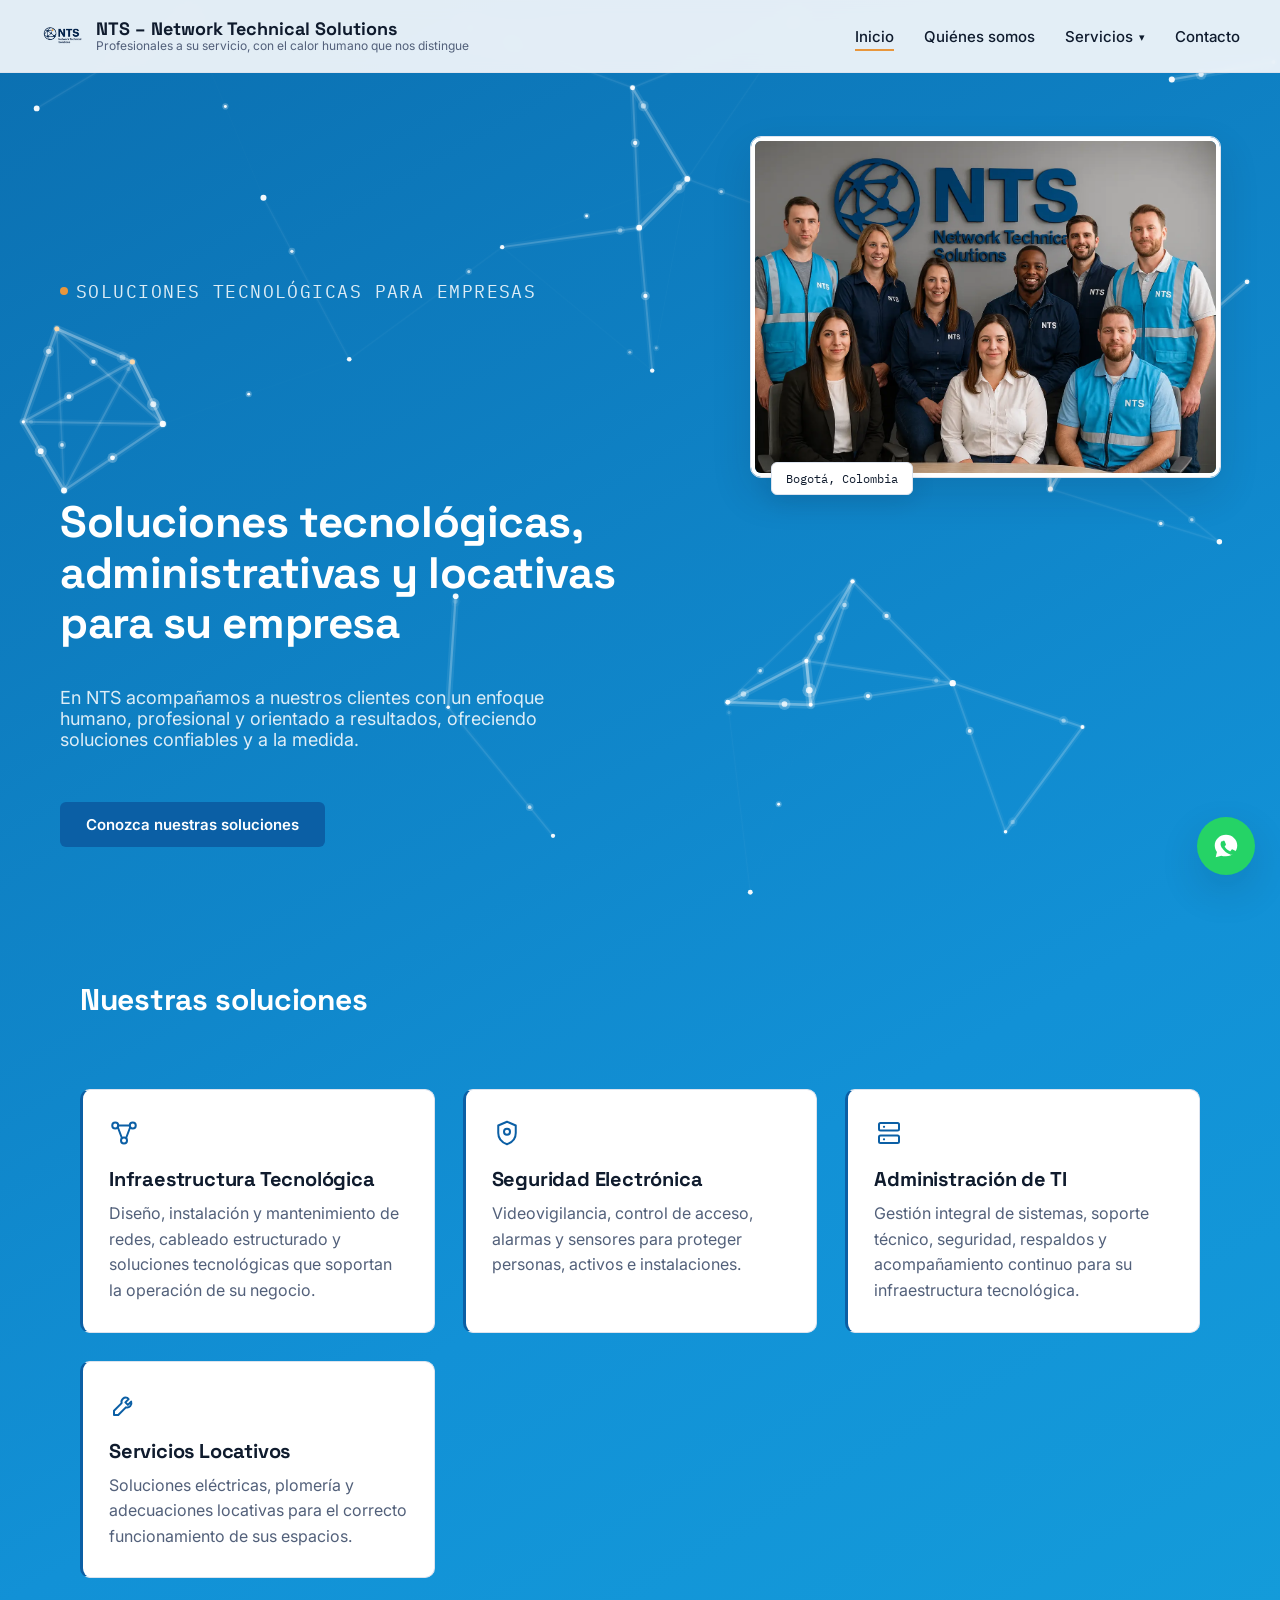
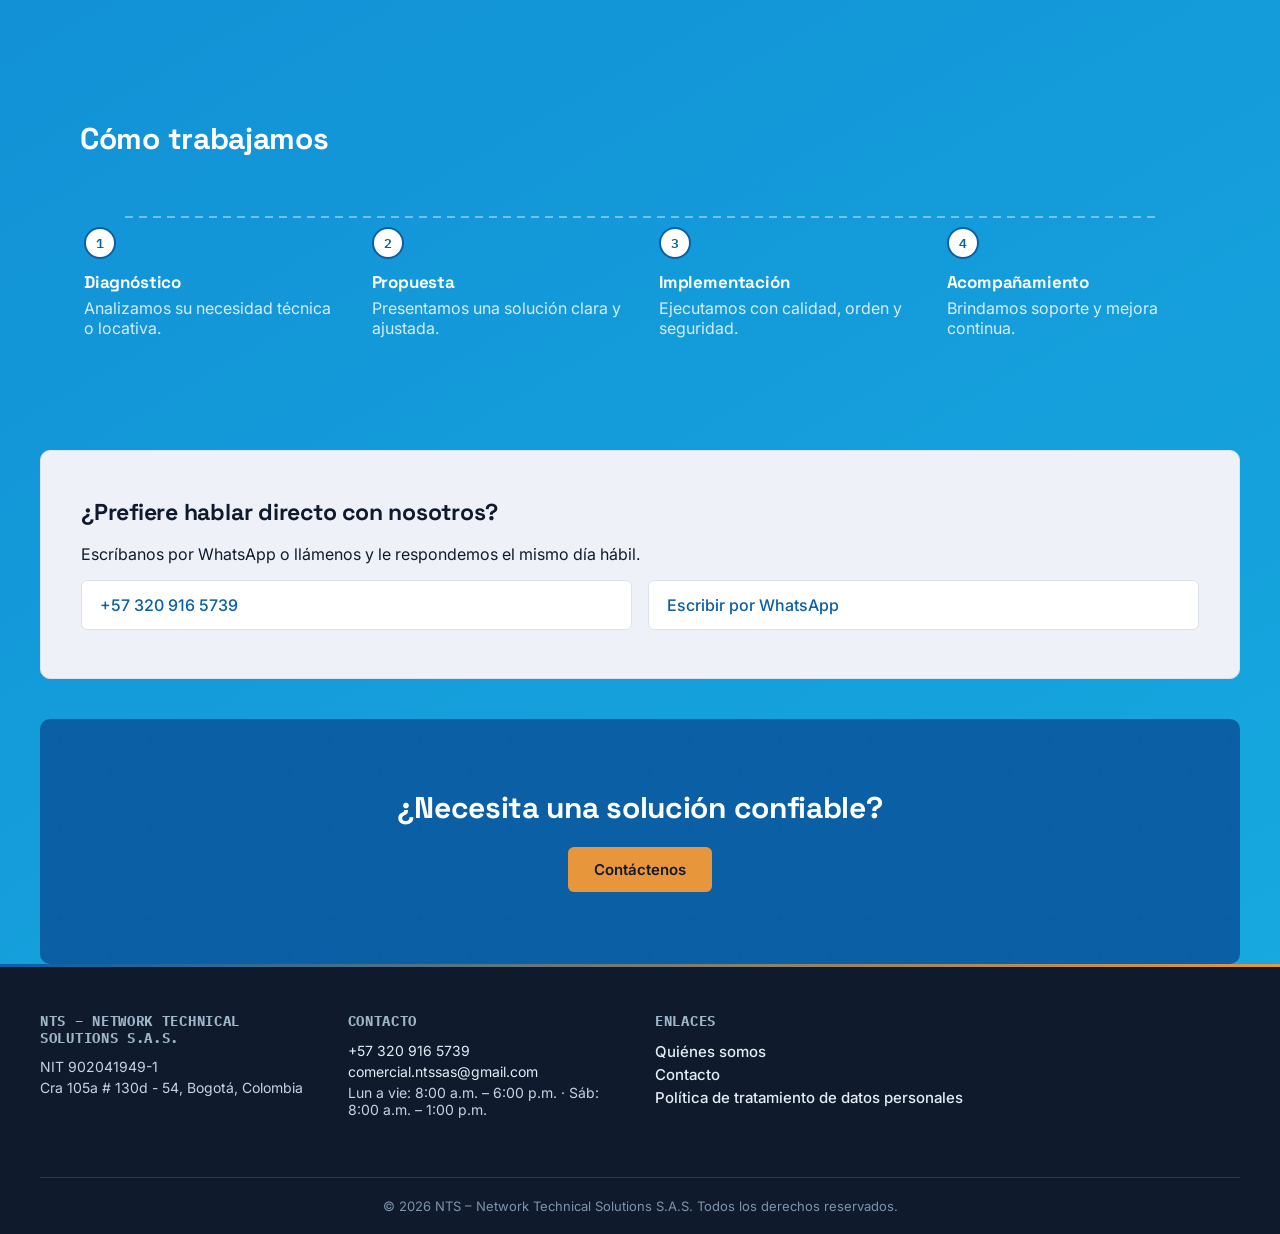
==== commit 9c89ba79: "Update index.html" ====
--- a/index.html
+++ b/index.html
@@ -195,7 +195,7 @@
     <h2 id="contacto-rapido-titulo" class="section-title">&iquest;Prefiere hablar directo con nosotros?</h2>
     <p>Escr&iacute;banos por WhatsApp o ll&aacute;menos y le respondemos el mismo d&iacute;a h&aacute;bil.</p>
     <ul class="quick-contact">
-        <li><a href="tel:+573215855417">+57 321 585 5417</a></li>
+        <li><a href="tel:+573209165739">+57 320 916 5739</a></li>
         <li><a href="https://wa.me/573215855417?text=Hola%2C%20quiero%20informaci%C3%B3n%20sobre%20los%20servicios%20de%20NTS" target="_blank" rel="noopener noreferrer">Escribir por WhatsApp</a></li>
     </ul>
 </aside>
@@ -219,7 +219,7 @@
     <section>
         <h3>Contacto</h3>
         <address>
-            <p><a href="tel:+573215855417">+57 321 585 5417</a></p>
+            <p><a href="tel:+573209165739">+57 320 916 5739</a></p>
             <p><a href="mailto:comercial.ntssas@gmail.com">comercial.ntssas@gmail.com</a></p>
             <p>Lun a vie: 8:00 a.m. &ndash; 6:00 p.m. &middot; S&aacute;b: 8:00 a.m. &ndash; 1:00 p.m.</p>
         </address>
@@ -235,7 +235,7 @@
     </p>
 </footer>
 
-<a href="https://wa.me/573215855417?text=Hola%2C%20quiero%20informaci%C3%B3n%20sobre%20los%20servicios%20de%20NTS"
+<a href="https://wa.me/573209165739?text=Hola%2C%20quiero%20informaci%C3%B3n%20sobre%20los%20servicios%20de%20NTS"
    class="whatsapp"
    target="_blank"
    rel="noopener"
--- a/css/styles.css
+++ b/css/styles.css
@@ -645,9 +645,14 @@
     color: var(--color-primario);
 }
 
-.dropdown.is-open .dropdown-content,
-.dropdown:hover .dropdown-content {
+.dropdown.is-open .dropdown-content {
     display: block;
+}
+
+@media (hover: hover) and (pointer: fine) {
+    .dropdown:hover .dropdown-content {
+        display: block;
+    }
 }
 
 /* =====================
